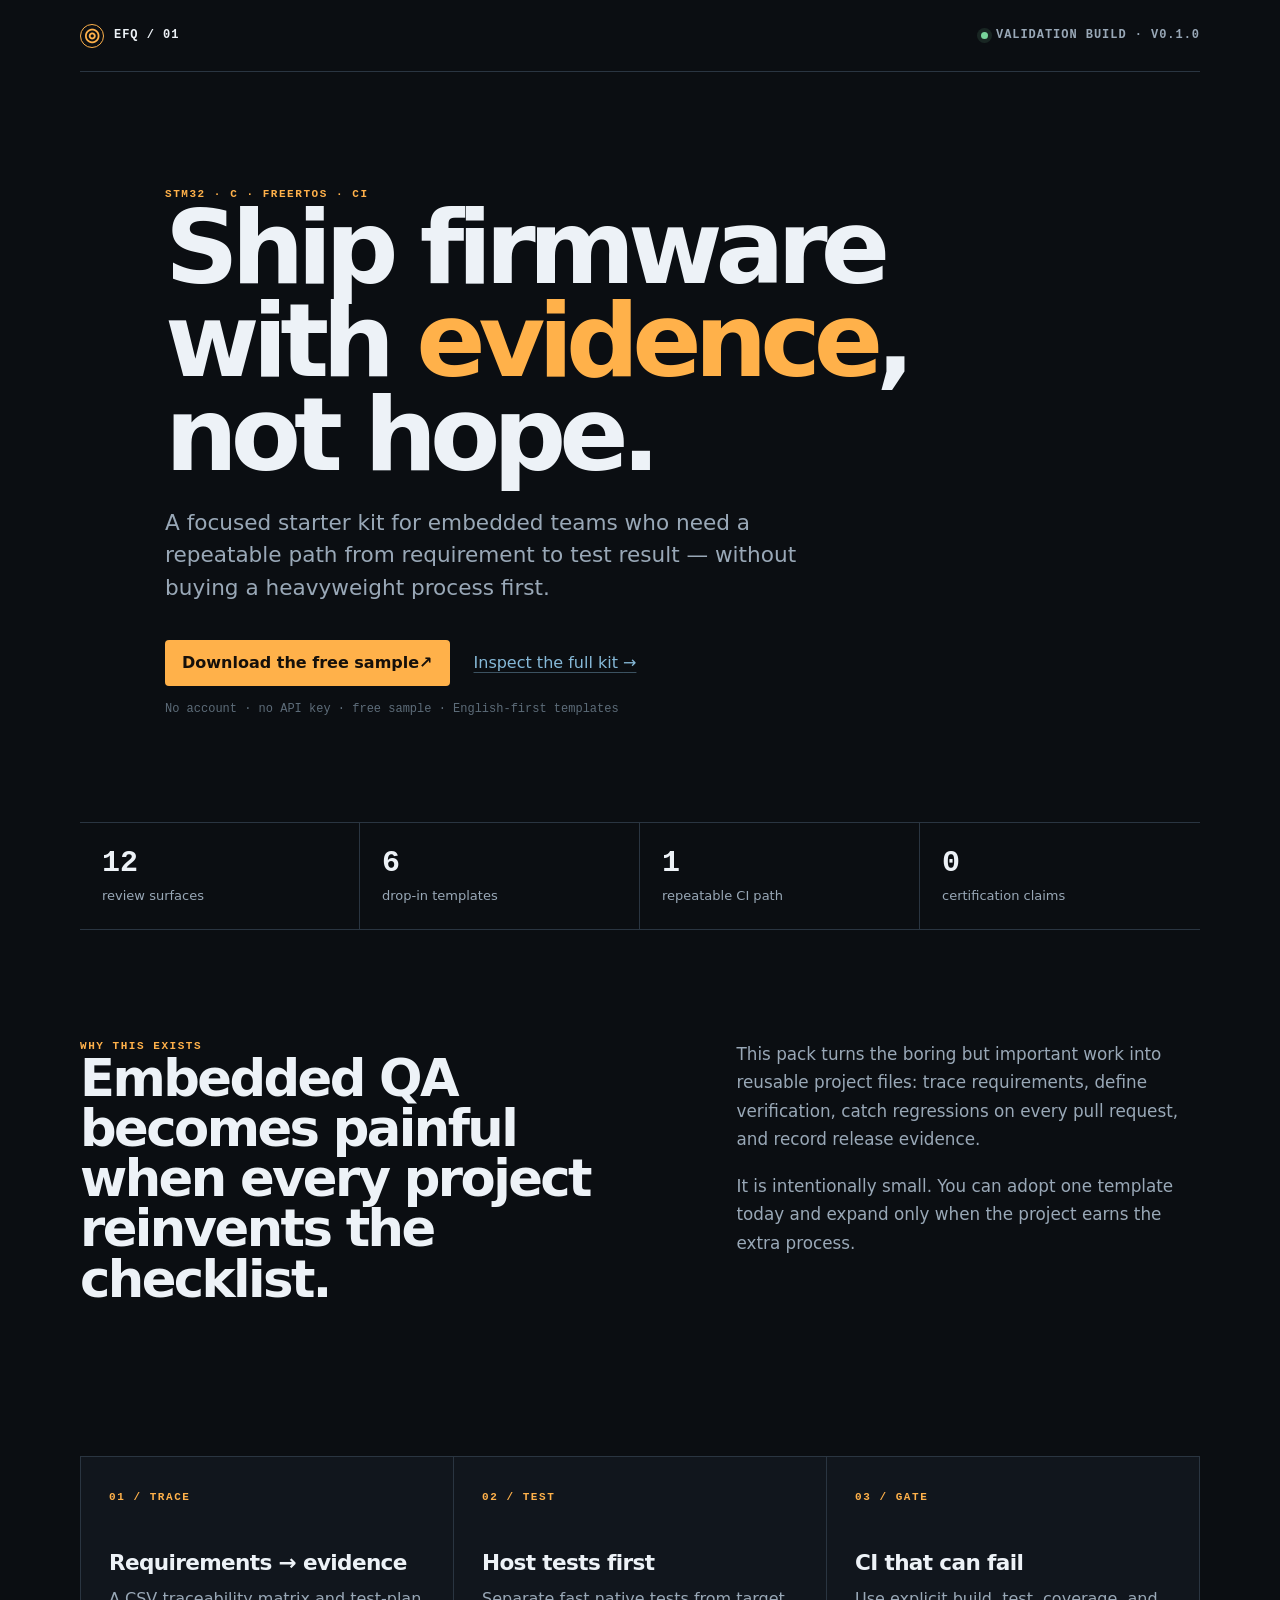
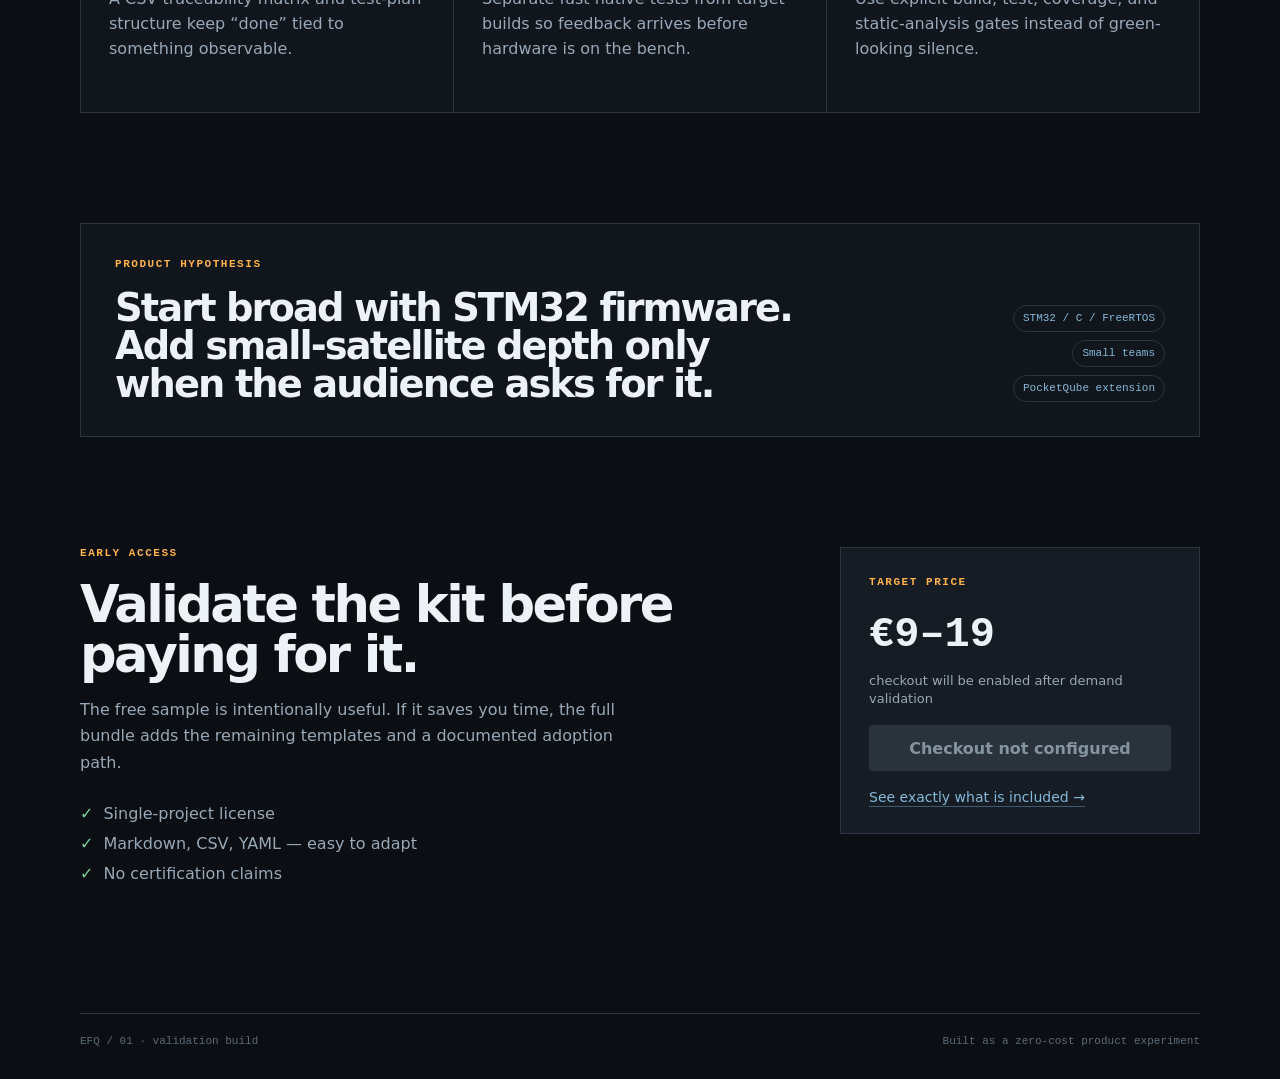
==== index.html @ 41fd1874 "feat: create embedded firmware QA product validation kit" ====
<!doctype html>
<html lang="en">
<head>
  <meta charset="utf-8">
  <meta name="viewport" content="width=device-width, initial-scale=1">
  <meta name="description" content="A practical STM32 embedded firmware QA starter kit: tests, traceability, CI, and fault-handling templates.">
  <meta name="theme-color" content="#0b0e12">
  <title>STM32 Embedded Firmware QA Starter Kit</title>
  <link rel="stylesheet" href="styles.css">
</head>
<body>
  <header class="topbar">
    <a class="brand" href="./" aria-label="Embedded Firmware QA home">
      <span class="brand-mark" aria-hidden="true">◎</span>
      <span>EFQ / 01</span>
    </a>
    <span class="status"><i></i> validation build · v0.1.0</span>
  </header>

  <main>
    <section class="hero shell">
      <div class="eyebrow">STM32 · C · FREERTOS · CI</div>
      <h1>Ship firmware with <em>evidence</em>, not hope.</h1>
      <p class="lede">A focused starter kit for embedded teams who need a repeatable path from requirement to test result — without buying a heavyweight process first.</p>
      <div class="hero-actions">
        <a class="button button-primary" href="sample-checklist.md">Download the free sample <span>↗</span></a>
        <a class="text-link" href="kit-preview.html">Inspect the full kit <span>→</span></a>
      </div>
      <p class="microcopy">No account · no API key · free sample · English-first templates</p>
    </section>

    <section class="signal-bar shell" aria-label="Kit summary">
      <div><strong>12</strong><span>review surfaces</span></div>
      <div><strong>6</strong><span>drop-in templates</span></div>
      <div><strong>1</strong><span>repeatable CI path</span></div>
      <div><strong>0</strong><span>certification claims</span></div>
    </section>

    <section class="split shell">
      <div>
        <div class="section-kicker">WHY THIS EXISTS</div>
        <h2>Embedded QA becomes painful when every project reinvents the checklist.</h2>
      </div>
      <div class="prose">
        <p>This pack turns the boring but important work into reusable project files: trace requirements, define verification, catch regressions on every pull request, and record release evidence.</p>
        <p>It is intentionally small. You can adopt one template today and expand only when the project earns the extra process.</p>
      </div>
    </section>

    <section class="cards shell" aria-label="What's inside">
      <article class="card">
        <span class="card-index">01 / TRACE</span>
        <h3>Requirements → evidence</h3>
        <p>A CSV traceability matrix and test-plan structure keep “done” tied to something observable.</p>
      </article>
      <article class="card">
        <span class="card-index">02 / TEST</span>
        <h3>Host tests first</h3>
        <p>Separate fast native tests from target builds so feedback arrives before hardware is on the bench.</p>
      </article>
      <article class="card">
        <span class="card-index">03 / GATE</span>
        <h3>CI that can fail</h3>
        <p>Use explicit build, test, coverage, and static-analysis gates instead of green-looking silence.</p>
      </article>
    </section>

    <section class="callout shell">
      <div>
        <div class="section-kicker">PRODUCT HYPOTHESIS</div>
        <h2>Start broad with STM32 firmware. Add small-satellite depth only when the audience asks for it.</h2>
      </div>
      <div class="callout-meta">
        <span class="pill">STM32 / C / FreeRTOS</span>
        <span class="pill">Small teams</span>
        <span class="pill">PocketQube extension</span>
      </div>
    </section>

    <section class="offer shell">
      <div class="offer-copy">
        <div class="section-kicker">EARLY ACCESS</div>
        <h2>Validate the kit before paying for it.</h2>
        <p>The free sample is intentionally useful. If it saves you time, the full bundle adds the remaining templates and a documented adoption path.</p>
        <ul class="ticks">
          <li>Single-project license</li>
          <li>Markdown, CSV, YAML — easy to adapt</li>
          <li>No certification claims</li>
        </ul>
      </div>
      <div class="offer-panel" id="checkout">
        <span class="price-label">TARGET PRICE</span>
        <strong class="price">€9–19</strong>
        <span class="price-note">checkout will be enabled after demand validation</span>
        <a class="button button-disabled" data-checkout-url="" href="#checkout" aria-disabled="true">Checkout not configured</a>
        <a class="text-link" href="kit-preview.html">See exactly what is included →</a>
      </div>
    </section>
  </main>

  <footer class="footer shell">
    <span>EFQ / 01 · validation build</span>
    <span>Built as a zero-cost product experiment</span>
  </footer>
  <script src="site.js" defer></script>
</body>
</html>
---- styles.css ----
:root {
  --bg: #0b0e12;
  --panel: #11161d;
  --panel-2: #151c24;
  --line: #2a3541;
  --text: #edf2f7;
  --muted: #99a8b7;
  --faint: #5d6c79;
  --orange: #ffb14a;
  --blue: #86b9d8;
  --green: #78d49b;
  --max: 1120px;
}

* { box-sizing: border-box; }
html { background: var(--bg); color: var(--text); font-family: Inter, ui-sans-serif, system-ui, -apple-system, BlinkMacSystemFont, "Segoe UI", sans-serif; }
body { margin: 0; min-width: 320px; background: var(--bg); }
a { color: inherit; }
.shell { width: min(calc(100% - 40px), var(--max)); margin-inline: auto; }
.topbar { width: min(calc(100% - 40px), var(--max)); margin: 0 auto; min-height: 72px; display: flex; align-items: center; justify-content: space-between; border-bottom: 1px solid var(--line); color: var(--muted); font: 600 12px/1.2 ui-monospace, SFMono-Regular, Menlo, monospace; letter-spacing: .08em; text-transform: uppercase; }
.brand { display: inline-flex; align-items: center; gap: 10px; text-decoration: none; color: var(--text); }
.brand-mark { display: grid; place-items: center; width: 24px; height: 24px; border: 1px solid var(--orange); border-radius: 50%; color: var(--orange); font-size: 18px; line-height: 1; }
.status { display: inline-flex; align-items: center; gap: 8px; }
.status i { display: inline-block; width: 7px; height: 7px; border-radius: 50%; background: var(--green); box-shadow: 0 0 0 4px rgba(120, 212, 155, .12); }
.hero { padding: 116px 0 92px; max-width: 950px; }
.eyebrow, .section-kicker, .card-index, .price-label { color: var(--orange); font: 700 11px/1.2 ui-monospace, SFMono-Regular, Menlo, monospace; letter-spacing: .14em; text-transform: uppercase; }
h1, h2, h3, p { margin-top: 0; }
h1 { max-width: 850px; margin-bottom: 26px; font-size: clamp(3.4rem, 8vw, 7.4rem); line-height: .91; letter-spacing: -.07em; font-weight: 720; }
h1 em { color: var(--orange); font-style: normal; }
.lede { max-width: 650px; color: var(--muted); font-size: clamp(1.1rem, 2vw, 1.35rem); line-height: 1.5; }
.hero-actions { display: flex; align-items: center; flex-wrap: wrap; gap: 24px; margin-top: 36px; }
.button { display: inline-flex; align-items: center; justify-content: center; min-height: 46px; padding: 0 17px; border-radius: 4px; text-decoration: none; font-weight: 750; transition: transform 150ms ease, background-color 150ms ease, color 150ms ease; }
.button:active { transform: scale(.96); }
.button-primary { background: var(--orange); color: #16100a; }
.button-primary:hover { background: #ffc36b; }
.button-disabled { background: #2a333c; color: #8493a0; cursor: not-allowed; }
.text-link { color: var(--blue); text-underline-offset: 4px; text-decoration-color: rgba(134, 185, 216, .4); }
.text-link:hover { color: var(--text); }
.microcopy { margin-top: 15px; color: var(--faint); font: 12px/1.4 ui-monospace, SFMono-Regular, Menlo, monospace; }
.signal-bar { display: grid; grid-template-columns: repeat(4, 1fr); border-block: 1px solid var(--line); }
.signal-bar div { min-height: 105px; padding: 25px 22px; border-right: 1px solid var(--line); }
.signal-bar div:last-child { border-right: 0; }
.signal-bar strong { display: block; margin-bottom: 7px; color: var(--text); font: 700 30px/1 ui-monospace, SFMono-Regular, Menlo, monospace; }
.signal-bar span { color: var(--muted); font-size: 13px; }
.split { display: grid; grid-template-columns: 1.1fr .9fr; gap: 90px; padding: 110px 0; }
h2 { font-size: clamp(2rem, 4vw, 3.6rem); line-height: .98; letter-spacing: -.05em; font-weight: 680; }
.prose { max-width: 500px; color: var(--muted); line-height: 1.7; font-size: 1.05rem; }
.prose p + p { margin-top: 18px; }
.cards { display: grid; grid-template-columns: repeat(3, 1fr); gap: 1px; background: var(--line); border: 1px solid var(--line); }
.card { min-height: 255px; padding: 28px; background: var(--panel); }
.card h3 { margin: 46px 0 12px; font-size: 1.35rem; letter-spacing: -.03em; }
.card p { color: var(--muted); line-height: 1.55; }
.callout { display: flex; align-items: end; justify-content: space-between; gap: 40px; margin-top: 110px; padding: 34px; border: 1px solid var(--line); background: var(--panel); }
.callout h2 { max-width: 680px; margin: 18px 0 0; font-size: clamp(1.8rem, 3vw, 2.65rem); }
.callout-meta { display: flex; flex-direction: column; align-items: flex-end; gap: 8px; white-space: nowrap; }
.pill { padding: 7px 9px; border: 1px solid var(--line); border-radius: 999px; color: var(--blue); font: 11px/1 ui-monospace, SFMono-Regular, Menlo, monospace; }
.offer { display: grid; grid-template-columns: 1fr 360px; gap: 70px; padding: 110px 0 130px; }
.offer-copy h2 { max-width: 620px; margin: 18px 0; }
.offer-copy p { max-width: 550px; color: var(--muted); line-height: 1.65; }
.ticks { display: grid; gap: 11px; padding: 0; margin: 28px 0 0; list-style: none; color: var(--muted); }
.ticks li::before { content: "✓"; margin-right: 10px; color: var(--green); font-weight: 800; }
.offer-panel { align-self: start; display: grid; gap: 16px; padding: 28px; border: 1px solid var(--line); background: var(--panel-2); }
.price { display: block; margin-top: 8px; color: var(--text); font: 700 42px/1 ui-monospace, SFMono-Regular, Menlo, monospace; }
.price-note { color: var(--muted); font-size: 13px; line-height: 1.45; }
.offer-panel .text-link { margin-top: 2px; font-size: 14px; }
.footer { display: flex; justify-content: space-between; gap: 20px; padding: 20px 0 30px; border-top: 1px solid var(--line); color: var(--faint); font: 11px/1.4 ui-monospace, SFMono-Regular, Menlo, monospace; }
@media (max-width: 760px) {
  .shell, .topbar { width: min(calc(100% - 28px), var(--max)); }
  .hero { padding: 78px 0 70px; }
  .status { display: none; }
  .signal-bar { grid-template-columns: repeat(2, 1fr); }
  .signal-bar div:nth-child(2) { border-right: 0; }
  .signal-bar div:nth-child(-n+2) { border-bottom: 1px solid var(--line); }
  .split, .offer { grid-template-columns: 1fr; gap: 30px; padding: 78px 0; }
  .cards { grid-template-columns: 1fr; }
  .callout { align-items: flex-start; flex-direction: column; margin-top: 78px; }
  .callout-meta { align-items: flex-start; }
  .footer { flex-direction: column; }
}
@media (prefers-reduced-motion: reduce) { *, *::before, *::after { scroll-behavior: auto !important; transition-duration: .01ms !important; } }
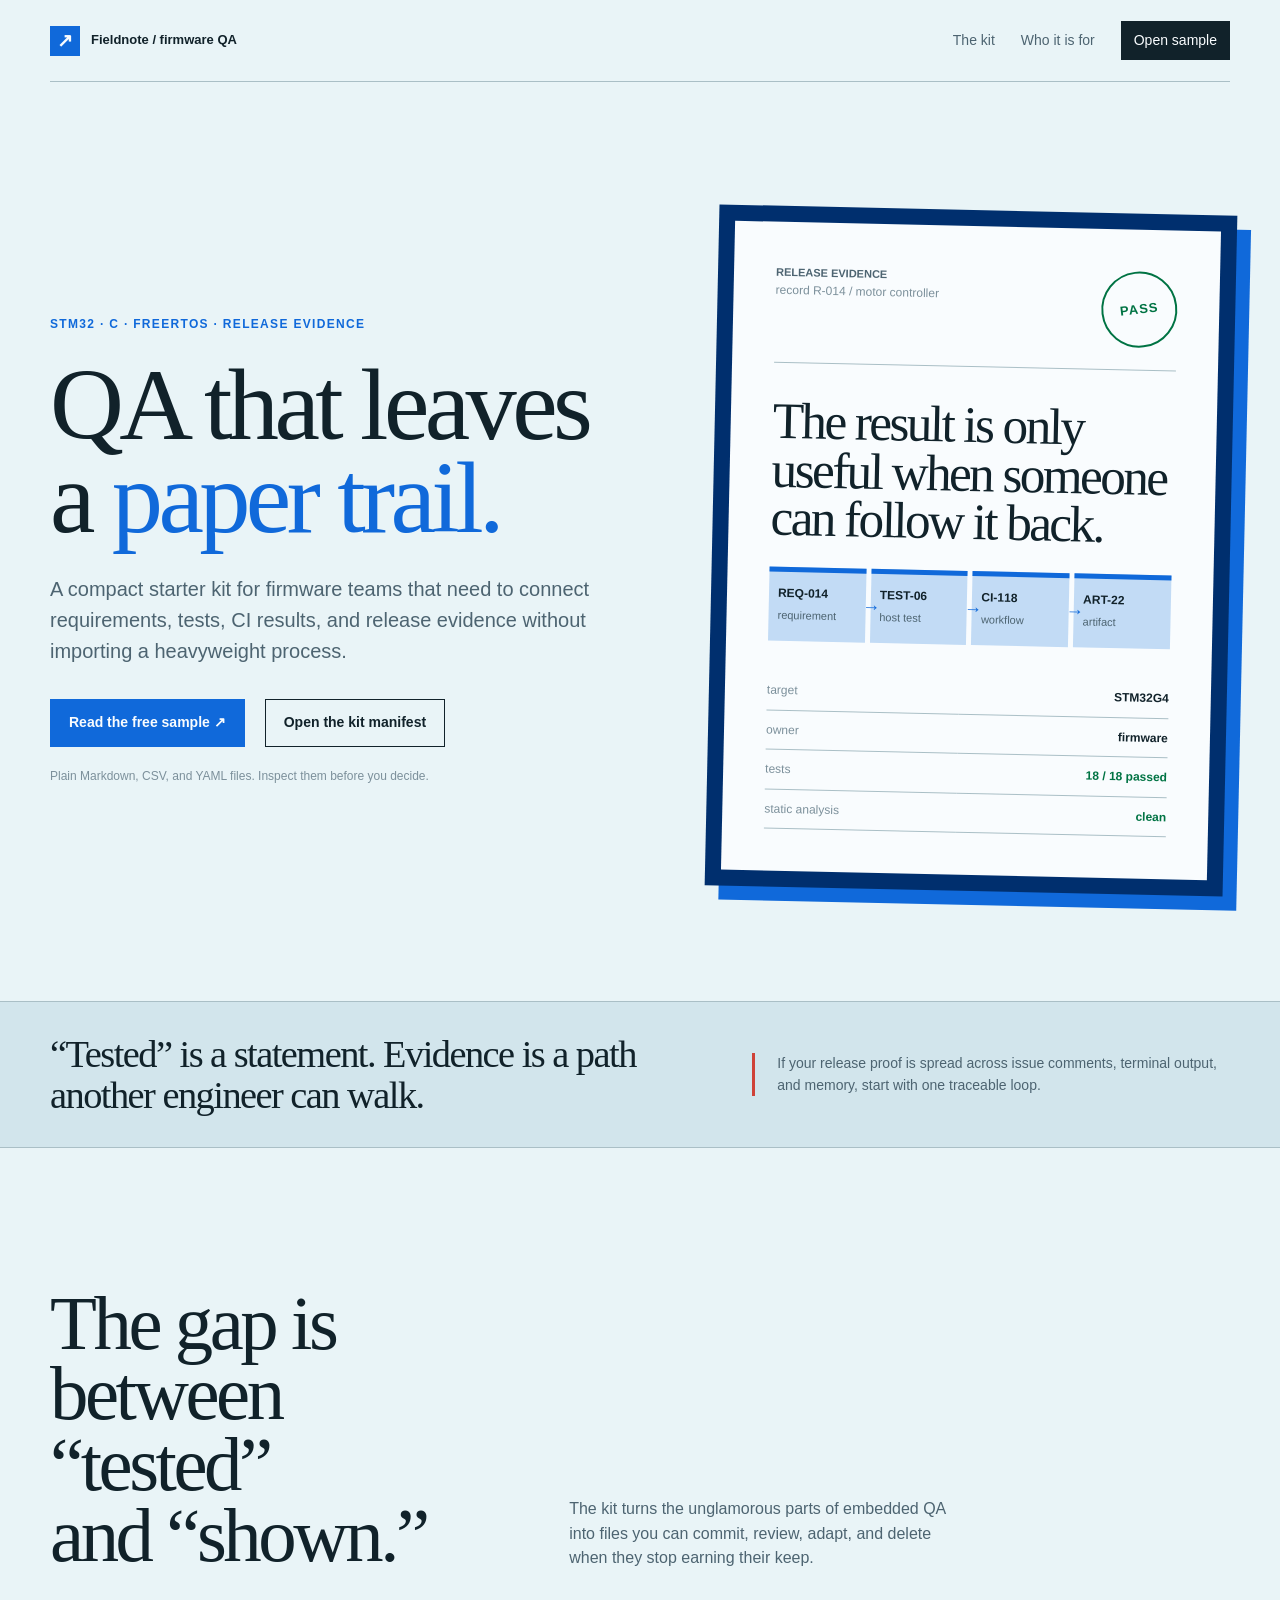
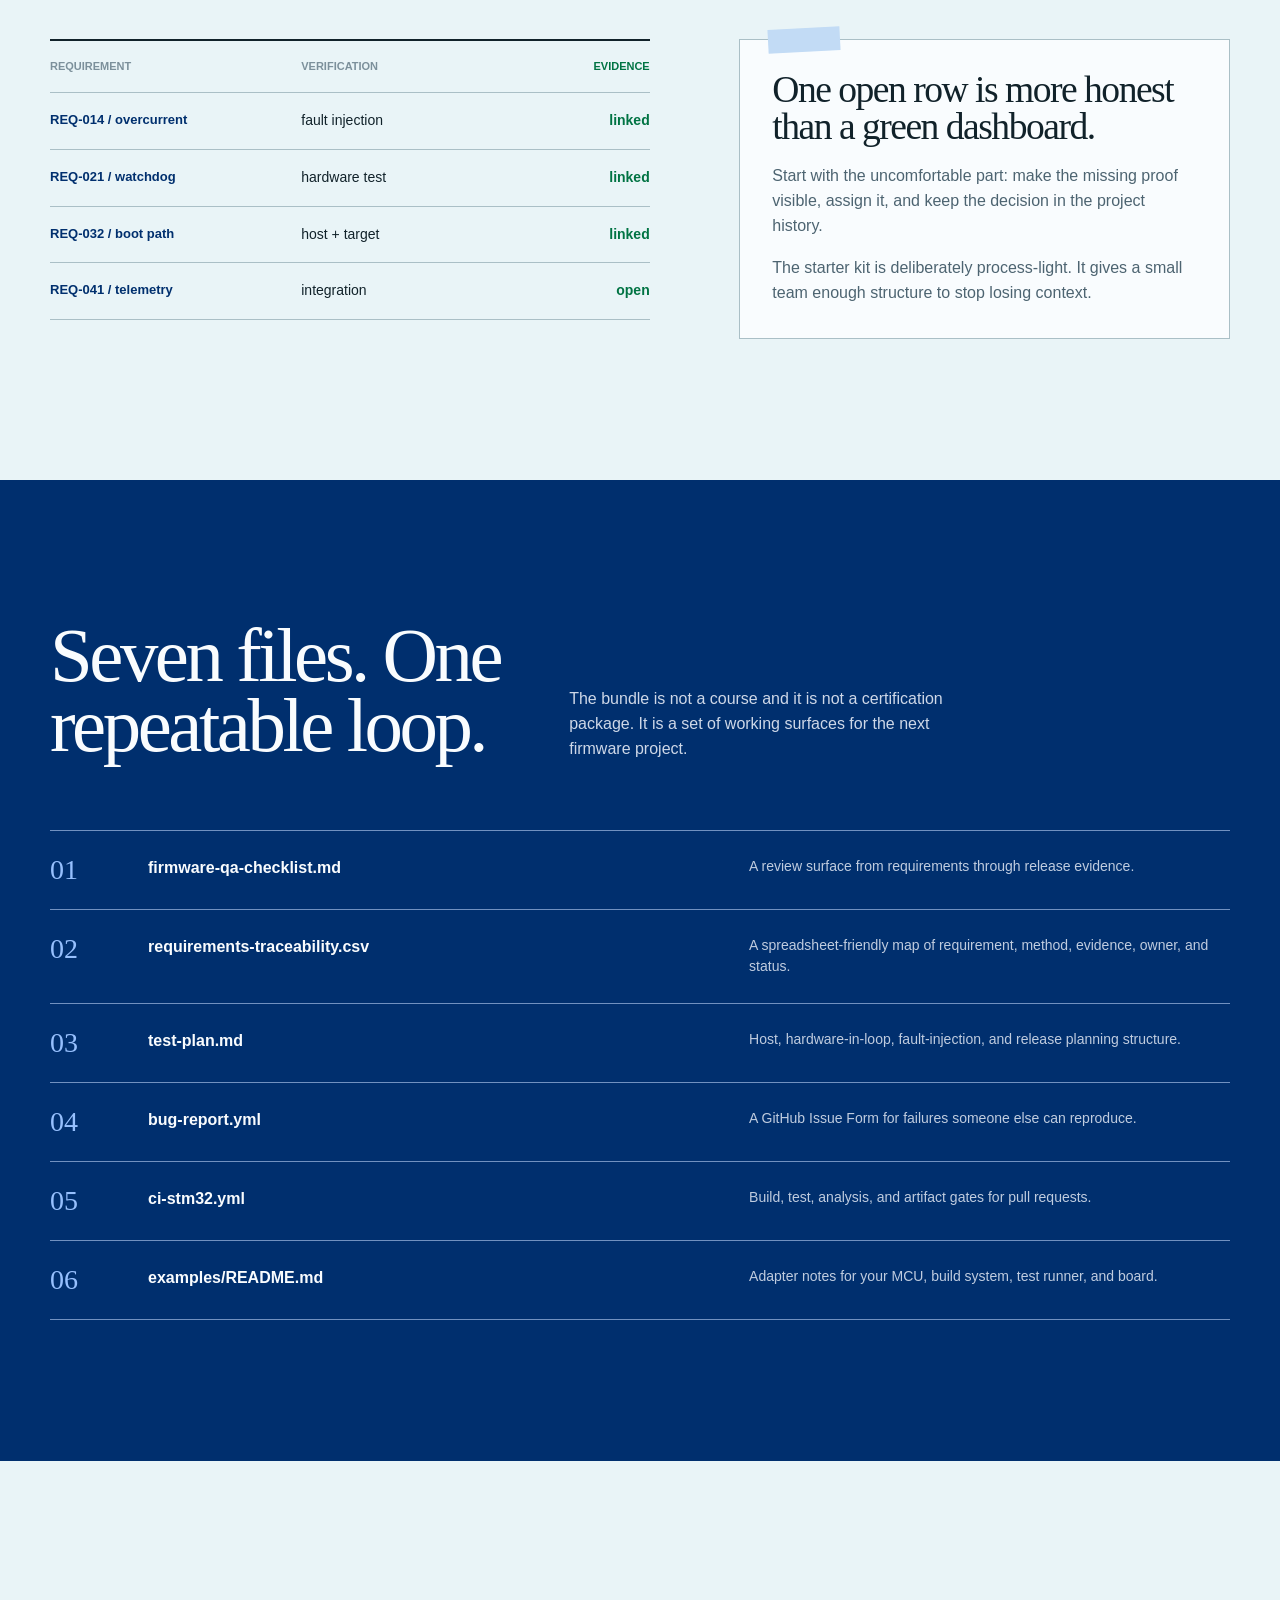
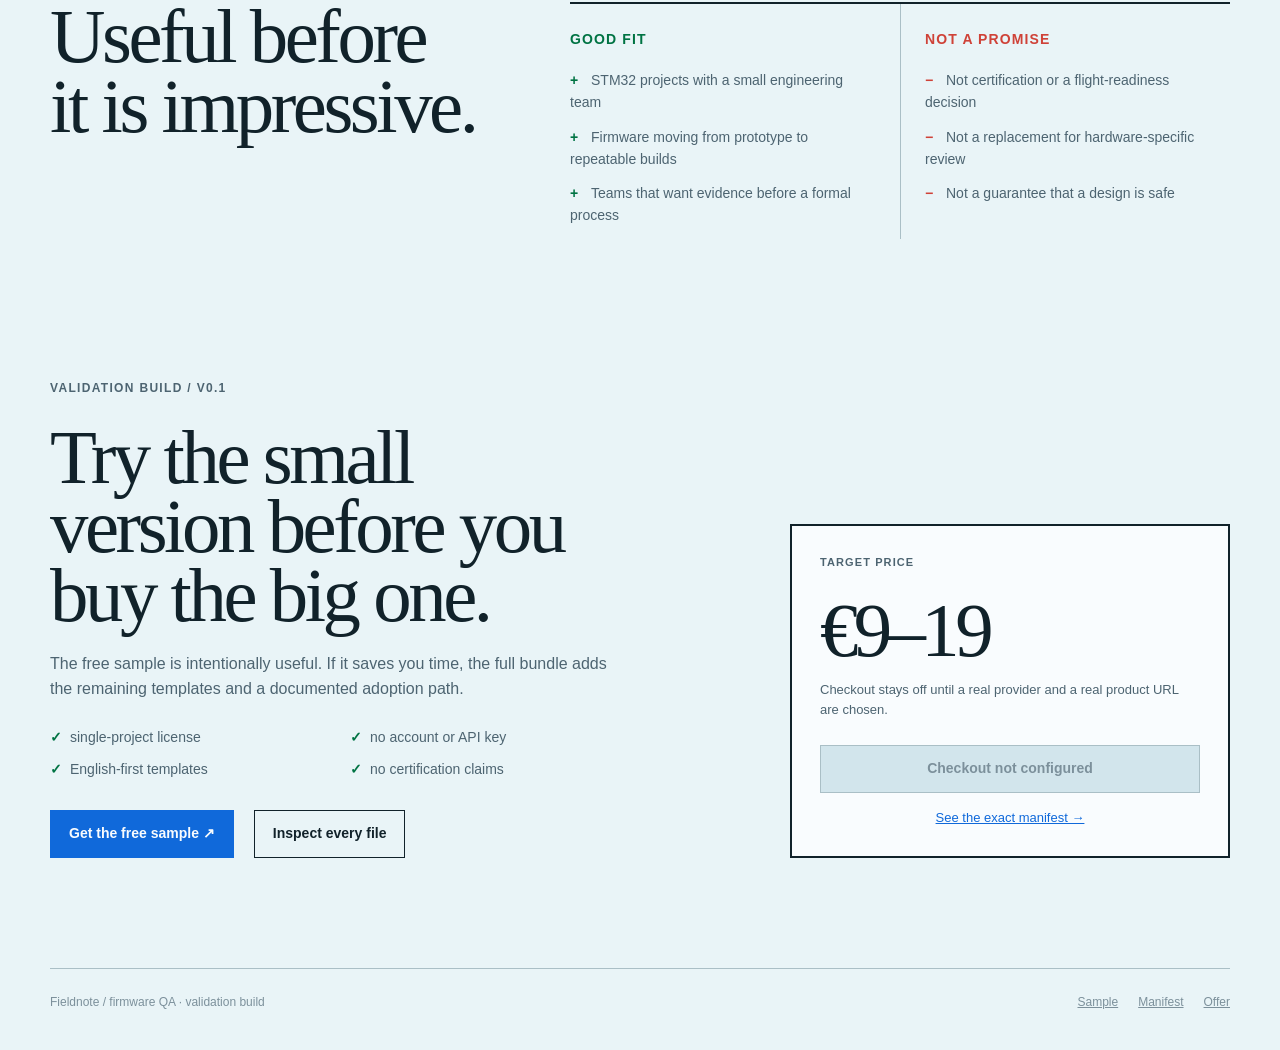
==== commit 7bbae6a0: "redesign: replace generic EFQ landing with Fieldnote report system" ====
--- a/index.html
+++ b/index.html
@@ -3,105 +3,366 @@
 <head>
   <meta charset="utf-8">
   <meta name="viewport" content="width=device-width, initial-scale=1">
-  <meta name="description" content="A practical STM32 embedded firmware QA starter kit: tests, traceability, CI, and fault-handling templates.">
-  <meta name="theme-color" content="#0b0e12">
+  <meta name="description" content="A practical STM32 embedded firmware QA starter kit: traceability, tests, CI, and release evidence templates.">
+  <meta name="theme-color" content="#eef2f4">
   <title>STM32 Embedded Firmware QA Starter Kit</title>
-  <link rel="stylesheet" href="styles.css">
+  <style>
+:root {
+  --paper: oklch(96% 0.012 220);
+  --paper-deep: oklch(91% 0.022 220);
+  --white: oklch(99% 0.004 220);
+  --ink: oklch(24% 0.028 232);
+  --muted: oklch(49% 0.035 232);
+  --quiet: oklch(64% 0.028 232);
+  --line: oklch(79% 0.025 220);
+  --blue: oklch(54% 0.19 258);
+  --blue-deep: oklch(32% 0.12 258);
+  --blue-pale: oklch(88% 0.045 250);
+  --red: oklch(58% 0.18 28);
+  --green: oklch(48% 0.13 160);
+  --max: 1180px;
+  --display: Georgia, "Times New Roman", serif;
+  --text: Arial, Helvetica, sans-serif;
+  --ease-out: cubic-bezier(0.23, 1, 0.32, 1);
+}
+
+* { box-sizing: border-box; }
+html { scroll-behavior: smooth; color-scheme: light; background: var(--paper); }
+body {
+  margin: 0;
+  min-width: 320px;
+  color: var(--ink);
+  background: var(--paper);
+  font-family: var(--text);
+  font-size: 16px;
+  line-height: 1.55;
+}
+a { color: inherit; }
+img, svg { display: block; max-width: 100%; }
+button, a { -webkit-tap-highlight-color: transparent; }
+:focus-visible { outline: 3px solid var(--blue); outline-offset: 4px; }
+
+.shell { width: min(calc(100% - 48px), var(--max)); margin-inline: auto; }
+.site-header {
+  display: flex;
+  align-items: center;
+  justify-content: space-between;
+  min-height: 82px;
+  border-bottom: 1px solid var(--line);
+}
+.wordmark { display: inline-flex; align-items: center; gap: 11px; text-decoration: none; font-size: 13px; font-weight: 800; }
+.wordmark-mark { display: grid; place-items: center; width: 30px; height: 30px; color: var(--white); background: var(--blue); font-family: var(--display); font-size: 19px; line-height: 1; }
+.header-nav { display: flex; align-items: center; gap: 26px; font-size: 14px; }
+.header-nav a { text-decoration: none; color: var(--muted); }
+.header-nav a:hover { color: var(--blue); }
+.header-nav .nav-cta { padding: 9px 13px; color: var(--white); background: var(--ink); }
+
+.hero { display: grid; grid-template-columns: minmax(0, 1.05fr) minmax(360px, .95fr); gap: clamp(42px, 7vw, 100px); align-items: center; padding: clamp(72px, 10vw, 138px) 0 110px; }
+.hero-copy { max-width: 650px; }
+.kicker { margin-bottom: 24px; color: var(--blue); font-size: 12px; font-weight: 800; letter-spacing: .11em; text-transform: uppercase; }
+h1, h2, h3, p { margin-top: 0; }
+h1, h2 { font-family: var(--display); font-weight: 400; letter-spacing: -.045em; text-wrap: balance; }
+h1 { max-width: 680px; margin-bottom: 30px; font-size: clamp(3.6rem, 8vw, 7.6rem); line-height: .91; }
+h1 em { color: var(--blue); font-style: normal; }
+.lede { max-width: 590px; margin-bottom: 32px; color: var(--muted); font-size: clamp(1.08rem, 1.8vw, 1.25rem); line-height: 1.55; text-wrap: pretty; }
+.actions { display: flex; align-items: center; flex-wrap: wrap; gap: 20px; }
+.button { display: inline-flex; align-items: center; justify-content: center; min-height: 48px; padding: 0 18px; border: 1px solid transparent; text-decoration: none; font-size: 14px; font-weight: 800; transition: transform 160ms var(--ease-out), background-color 160ms ease, color 160ms ease, border-color 160ms ease; }
+.button:active { transform: scale(.97); }
+.button-primary { color: var(--white); background: var(--blue); }
+.button-primary:hover { background: var(--blue-deep); }
+.button-secondary { border-color: var(--ink); color: var(--ink); background: transparent; }
+.button-secondary:hover { color: var(--white); background: var(--ink); }
+.button-disabled { color: var(--quiet); border-color: var(--line); background: var(--paper-deep); cursor: not-allowed; }
+.hero-caption { margin: 20px 0 0; color: var(--quiet); font-size: 12px; }
+
+.evidence-card { position: relative; padding: 16px; background: var(--blue-deep); box-shadow: 14px 14px 0 var(--blue); transform: rotate(1.25deg); }
+.evidence-sheet { min-height: 450px; padding: clamp(24px, 4vw, 42px); background: var(--white); }
+.sheet-top { display: flex; align-items: flex-start; justify-content: space-between; gap: 20px; padding-bottom: 22px; border-bottom: 1px solid var(--line); }
+.sheet-label { color: var(--muted); font-size: 11px; font-weight: 800; text-transform: uppercase; }
+.sheet-id { color: var(--quiet); font-size: 12px; }
+.pass-stamp { display: inline-grid; place-items: center; width: 76px; height: 76px; border: 2px solid var(--green); border-radius: 50%; color: var(--green); font-size: 13px; font-weight: 900; letter-spacing: .08em; transform: rotate(-8deg); }
+.sheet-title { margin: 34px 0 24px; font-family: var(--display); font-size: clamp(2rem, 4vw, 3.25rem); font-weight: 400; letter-spacing: -.05em; line-height: .95; }
+.evidence-rail { display: grid; grid-template-columns: repeat(4, 1fr); gap: 5px; margin: 22px 0 30px; }
+.rail-step { position: relative; min-height: 74px; padding: 12px 9px; border-top: 5px solid var(--blue); background: var(--blue-pale); }
+.rail-step::after { content: "→"; position: absolute; top: 20px; right: -15px; z-index: 1; color: var(--blue); font-size: 18px; font-weight: 700; }
+.rail-step:last-child::after { display: none; }
+.rail-step strong, .rail-step span { display: block; }
+.rail-step strong { margin-bottom: 6px; font-size: 12px; }
+.rail-step span { color: var(--muted); font-size: 11px; line-height: 1.2; }
+.sheet-table { width: 100%; border-collapse: collapse; font-size: 12px; }
+.sheet-table th, .sheet-table td { padding: 10px 0; border-bottom: 1px solid var(--line); text-align: left; }
+.sheet-table th { color: var(--quiet); font-weight: 400; }
+.sheet-table td { font-weight: 700; }
+.sheet-table td:last-child { text-align: right; }
+.ok { color: var(--green); }
+
+.intro-band { border-block: 1px solid var(--line); background: var(--paper-deep); }
+.intro-band-inner { display: grid; grid-template-columns: 1.15fr .85fr; gap: 56px; align-items: center; padding: 32px 0; }
+.intro-band p { margin: 0; font-family: var(--display); font-size: clamp(1.45rem, 3vw, 2.45rem); line-height: 1.05; letter-spacing: -.04em; }
+.intro-band aside { padding-left: 22px; border-left: 3px solid var(--red); color: var(--muted); font-size: 14px; }
+
+.section { padding: clamp(84px, 11vw, 150px) 0; }
+.section-heading { display: grid; grid-template-columns: .82fr 1.18fr; gap: 60px; align-items: end; margin-bottom: 68px; }
+.section-heading h2 { max-width: 720px; margin: 0; font-size: clamp(2.7rem, 6vw, 5.5rem); line-height: .92; }
+.section-heading p { max-width: 390px; margin: 0; color: var(--muted); }
+.trace-layout { display: grid; grid-template-columns: 1.1fr .9fr; gap: clamp(36px, 7vw, 100px); align-items: start; }
+.trace-table { border-top: 2px solid var(--ink); }
+.trace-row { display: grid; grid-template-columns: 1.2fr .8fr .9fr; gap: 18px; padding: 17px 0; border-bottom: 1px solid var(--line); font-size: 14px; }
+.trace-row.header { color: var(--quiet); font-size: 11px; font-weight: 800; text-transform: uppercase; }
+.trace-row code { color: var(--blue-deep); font-family: var(--text); font-size: 13px; font-weight: 800; }
+.trace-row span:last-child { color: var(--green); font-weight: 800; text-align: right; }
+.margin-note { position: relative; padding: 32px; border: 1px solid var(--line); background: var(--white); }
+.margin-note::before { content: ""; position: absolute; top: -12px; left: 28px; width: 72px; height: 24px; background: var(--blue-pale); transform: rotate(-3deg); }
+.margin-note h3 { margin-bottom: 18px; font-family: var(--display); font-size: 2.35rem; font-weight: 400; line-height: .98; letter-spacing: -.04em; }
+.margin-note p { margin-bottom: 18px; color: var(--muted); }
+.margin-note p:last-child { margin-bottom: 0; }
+
+.blue-field { color: var(--white); background: var(--blue-deep); }
+.blue-field .section-heading p { color: oklch(88% .025 258); }
+.blue-field .section-heading h2 { color: var(--white); }
+.file-list { border-top: 1px solid oklch(65% .08 258); }
+.file-item { display: grid; grid-template-columns: 74px 1.2fr 1fr; gap: 24px; align-items: start; padding: 25px 0; border-bottom: 1px solid oklch(65% .08 258); }
+.file-number { color: oklch(80% .1 258); font-family: var(--display); font-size: 1.75rem; line-height: 1; }
+.file-name { font-size: 1rem; font-weight: 800; }
+.file-purpose { color: oklch(84% .03 258); font-size: 14px; }
+
+.fit-section { display: grid; grid-template-columns: .8fr 1.2fr; gap: 80px; align-items: start; }
+.fit-section h2 { margin: 0; font-size: clamp(2.7rem, 6vw, 5rem); line-height: .92; }
+.fit-columns { display: grid; grid-template-columns: 1fr 1fr; gap: 0; border-top: 2px solid var(--ink); }
+.fit-column { padding: 25px 24px 12px 0; }
+.fit-column + .fit-column { padding-left: 24px; border-left: 1px solid var(--line); }
+.fit-column h3 { margin-bottom: 20px; font-size: 14px; text-transform: uppercase; letter-spacing: .08em; }
+.fit-column:first-child h3 { color: var(--green); }
+.fit-column:last-child h3 { color: var(--red); }
+.fit-column ul { display: grid; gap: 13px; padding: 0; margin: 0; list-style: none; color: var(--muted); font-size: 14px; }
+.fit-column li::before { display: inline-block; width: 21px; font-weight: 900; }
+.fit-column:first-child li::before { content: "+"; color: var(--green); }
+.fit-column:last-child li::before { content: "−"; color: var(--red); }
+
+.offer-section { display: grid; grid-template-columns: 1.2fr .8fr; gap: 80px; align-items: end; padding-bottom: 110px; }
+.offer-section h2 { max-width: 700px; margin-bottom: 22px; font-size: clamp(2.8rem, 6vw, 5.8rem); line-height: .9; }
+.offer-section p { max-width: 570px; margin-bottom: 25px; color: var(--muted); }
+.offer-list { display: grid; grid-template-columns: repeat(2, minmax(0, 1fr)); gap: 10px 30px; max-width: 570px; padding: 0; margin: 0 0 30px; list-style: none; color: var(--muted); font-size: 14px; }
+.offer-list li::before { content: "✓"; margin-right: 8px; color: var(--green); font-weight: 800; }
+.price-sheet { padding: 28px; border: 2px solid var(--ink); background: var(--white); }
+.price-label { margin: 0 0 8px; color: var(--blue); font-size: 11px; font-weight: 800; letter-spacing: .1em; text-transform: uppercase; }
+.price { display: block; margin-bottom: 15px; font-family: var(--display); font-size: clamp(3.3rem, 6vw, 5rem); font-weight: 400; line-height: .9; letter-spacing: -.06em; }
+.price-note { margin-bottom: 22px; color: var(--muted); font-size: 13px; }
+.price-sheet .button { width: 100%; }
+.price-sheet .button + a { display: block; margin-top: 15px; color: var(--blue); font-size: 13px; text-align: center; }
+
+.site-footer { display: flex; justify-content: space-between; gap: 24px; padding: 24px 0 38px; border-top: 1px solid var(--line); color: var(--quiet); font-size: 12px; }
+.site-footer nav { display: flex; gap: 20px; }
+.site-footer a:hover { color: var(--blue); }
+
+.preview-hero { padding: 90px 0 62px; }
+.preview-hero h1 { max-width: 850px; margin-bottom: 24px; font-size: clamp(3.2rem, 7vw, 7rem); }
+.preview-hero .lede { max-width: 640px; }
+.manifest-wrap { display: grid; grid-template-columns: .72fr 1.28fr; gap: 80px; align-items: start; padding: 30px 0 120px; }
+.manifest-intro { position: sticky; top: 24px; }
+.manifest-intro h2 { margin-bottom: 18px; font-size: clamp(2.2rem, 4vw, 3.8rem); line-height: .94; }
+.manifest-intro p { color: var(--muted); }
+.manifest-index { display: grid; gap: 7px; margin-top: 28px; color: var(--quiet); font-size: 12px; }
+.manifest-index span { display: flex; justify-content: space-between; gap: 12px; padding-bottom: 7px; border-bottom: 1px solid var(--line); }
+.manifest-list { border-top: 2px solid var(--ink); }
+.manifest-row { display: grid; grid-template-columns: minmax(180px, .8fr) 1.2fr; gap: 30px; padding: 25px 0; border-bottom: 1px solid var(--line); }
+.manifest-row code { color: var(--blue-deep); font-family: var(--text); font-size: 13px; font-weight: 800; overflow-wrap: anywhere; }
+.manifest-row span { color: var(--muted); font-size: 14px; }
+.boundary { display: grid; grid-template-columns: 1fr 1fr; gap: 50px; padding: 34px; border: 1px solid var(--line); background: var(--paper-deep); }
+.boundary h2 { margin: 0; font-size: 2.25rem; line-height: .95; }
+.boundary p { margin: 0; color: var(--muted); font-size: 14px; }
+
+@media (max-width: 850px) {
+  .hero, .trace-layout, .offer-section, .manifest-wrap, .fit-section { grid-template-columns: 1fr; }
+  .hero { padding-top: 75px; }
+  .evidence-card { max-width: 650px; margin: 0 auto; }
+  .intro-band-inner, .section-heading { grid-template-columns: 1fr; gap: 22px; }
+  .section-heading { margin-bottom: 45px; }
+  .manifest-intro { position: static; }
+  .offer-section { gap: 42px; }
+}
+@media (max-width: 620px) {
+  .shell { width: min(calc(100% - 30px), var(--max)); }
+  .site-header { min-height: 70px; }
+  .header-nav a:not(.nav-cta) { display: none; }
+  h1 { font-size: clamp(3.2rem, 16vw, 5.2rem); }
+  .evidence-card { padding: 9px; box-shadow: 8px 8px 0 var(--blue); transform: none; }
+  .evidence-sheet { min-height: 0; padding: 23px 18px; }
+  .pass-stamp { width: 62px; height: 62px; font-size: 11px; }
+  .sheet-title { font-size: 2.15rem; }
+  .evidence-rail { gap: 3px; }
+  .rail-step { min-height: 64px; padding: 8px 5px; }
+  .rail-step::after { right: -11px; font-size: 13px; }
+  .rail-step strong { font-size: 10px; }
+  .rail-step span { font-size: 9px; }
+  .trace-row { grid-template-columns: 1fr 1fr; gap: 8px; }
+  .trace-row span:last-child { text-align: left; }
+  .trace-row.header span:last-child { display: none; }
+  .file-item { grid-template-columns: 45px 1fr; gap: 12px; }
+  .file-purpose { grid-column: 2; }
+  .fit-columns, .offer-list, .boundary { grid-template-columns: 1fr; }
+  .fit-column + .fit-column { padding-left: 0; border-top: 1px solid var(--line); border-left: 0; }
+  .manifest-row { grid-template-columns: 1fr; gap: 9px; }
+  .boundary { gap: 24px; }
+  .site-footer { flex-direction: column; }
+}
+@media (prefers-reduced-motion: reduce) {
+  html { scroll-behavior: auto; }
+  *, *::before, *::after { transition-duration: .01ms !important; }
+}
+
+</style>
 </head>
 <body>
-  <header class="topbar">
-    <a class="brand" href="./" aria-label="Embedded Firmware QA home">
-      <span class="brand-mark" aria-hidden="true">◎</span>
-      <span>EFQ / 01</span>
+  <header class="site-header shell">
+    <a class="wordmark" href="./" aria-label="Embedded Firmware QA home">
+      <span class="wordmark-mark" aria-hidden="true">↗</span>
+      <span>Fieldnote / firmware QA</span>
     </a>
-    <span class="status"><i></i> validation build · v0.1.0</span>
+    <nav class="header-nav" aria-label="Primary navigation">
+      <a href="#kit">The kit</a>
+      <a href="#fit">Who it is for</a>
+      <a class="nav-cta" href="sample-checklist.md">Open sample</a>
+    </nav>
   </header>
 
   <main>
     <section class="hero shell">
-      <div class="eyebrow">STM32 · C · FREERTOS · CI</div>
-      <h1>Ship firmware with <em>evidence</em>, not hope.</h1>
-      <p class="lede">A focused starter kit for embedded teams who need a repeatable path from requirement to test result — without buying a heavyweight process first.</p>
-      <div class="hero-actions">
-        <a class="button button-primary" href="sample-checklist.md">Download the free sample <span>↗</span></a>
-        <a class="text-link" href="kit-preview.html">Inspect the full kit <span>→</span></a>
-      </div>
-      <p class="microcopy">No account · no API key · free sample · English-first templates</p>
-    </section>
-
-    <section class="signal-bar shell" aria-label="Kit summary">
-      <div><strong>12</strong><span>review surfaces</span></div>
-      <div><strong>6</strong><span>drop-in templates</span></div>
-      <div><strong>1</strong><span>repeatable CI path</span></div>
-      <div><strong>0</strong><span>certification claims</span></div>
-    </section>
-
-    <section class="split shell">
+      <div class="hero-copy">
+        <p class="kicker">STM32 · C · FREERTOS · RELEASE EVIDENCE</p>
+        <h1>QA that leaves a <em>paper trail.</em></h1>
+        <p class="lede">A compact starter kit for firmware teams that need to connect requirements, tests, CI results, and release evidence without importing a heavyweight process.</p>
+        <div class="actions">
+          <a class="button button-primary" href="sample-checklist.md">Read the free sample ↗</a>
+          <a class="button button-secondary" href="kit-preview.html">Open the kit manifest</a>
+        </div>
+        <p class="hero-caption">Plain Markdown, CSV, and YAML files. Inspect them before you decide.</p>
+      </div>
+
+      <div class="evidence-card" aria-label="Example release evidence sheet">
+        <div class="evidence-sheet">
+          <div class="sheet-top">
+            <div>
+              <div class="sheet-label">Release evidence</div>
+              <div class="sheet-id">record R-014 / motor controller</div>
+            </div>
+            <span class="pass-stamp">PASS</span>
+          </div>
+          <h2 class="sheet-title">The result is only useful when someone can follow it back.</h2>
+          <div class="evidence-rail" aria-label="Evidence path">
+            <div class="rail-step"><strong>REQ-014</strong><span>requirement</span></div>
+            <div class="rail-step"><strong>TEST-06</strong><span>host test</span></div>
+            <div class="rail-step"><strong>CI-118</strong><span>workflow</span></div>
+            <div class="rail-step"><strong>ART-22</strong><span>artifact</span></div>
+          </div>
+          <table class="sheet-table">
+            <tbody>
+              <tr><th scope="row">target</th><td>STM32G4</td></tr>
+              <tr><th scope="row">owner</th><td>firmware</td></tr>
+              <tr><th scope="row">tests</th><td class="ok">18 / 18 passed</td></tr>
+              <tr><th scope="row">static analysis</th><td class="ok">clean</td></tr>
+            </tbody>
+          </table>
+        </div>
+      </div>
+    </section>
+
+    <section class="intro-band">
+      <div class="intro-band-inner shell">
+        <p>“Tested” is a statement. Evidence is a path another engineer can walk.</p>
+        <aside>If your release proof is spread across issue comments, terminal output, and memory, start with one traceable loop.</aside>
+      </div>
+    </section>
+
+    <section class="section shell" id="kit">
+      <div class="section-heading">
+        <h2>The gap is between “tested” and “shown.”</h2>
+        <p>The kit turns the unglamorous parts of embedded QA into files you can commit, review, adapt, and delete when they stop earning their keep.</p>
+      </div>
+      <div class="trace-layout">
+        <div class="trace-table" aria-label="Example requirements traceability table">
+          <div class="trace-row header"><span>requirement</span><span>verification</span><span>evidence</span></div>
+          <div class="trace-row"><code>REQ-014 / overcurrent</code><span>fault injection</span><span>linked</span></div>
+          <div class="trace-row"><code>REQ-021 / watchdog</code><span>hardware test</span><span>linked</span></div>
+          <div class="trace-row"><code>REQ-032 / boot path</code><span>host + target</span><span>linked</span></div>
+          <div class="trace-row"><code>REQ-041 / telemetry</code><span>integration</span><span>open</span></div>
+        </div>
+        <aside class="margin-note">
+          <h3>One open row is more honest than a green dashboard.</h3>
+          <p>Start with the uncomfortable part: make the missing proof visible, assign it, and keep the decision in the project history.</p>
+          <p>The starter kit is deliberately process-light. It gives a small team enough structure to stop losing context.</p>
+        </aside>
+      </div>
+    </section>
+
+    <section class="section blue-field" aria-labelledby="contents-title">
+      <div class="shell">
+        <div class="section-heading">
+          <h2 id="contents-title">Seven files. One repeatable loop.</h2>
+          <p>The bundle is not a course and it is not a certification package. It is a set of working surfaces for the next firmware project.</p>
+        </div>
+        <div class="file-list">
+          <div class="file-item"><span class="file-number">01</span><strong class="file-name">firmware-qa-checklist.md</strong><span class="file-purpose">A review surface from requirements through release evidence.</span></div>
+          <div class="file-item"><span class="file-number">02</span><strong class="file-name">requirements-traceability.csv</strong><span class="file-purpose">A spreadsheet-friendly map of requirement, method, evidence, owner, and status.</span></div>
+          <div class="file-item"><span class="file-number">03</span><strong class="file-name">test-plan.md</strong><span class="file-purpose">Host, hardware-in-loop, fault-injection, and release planning structure.</span></div>
+          <div class="file-item"><span class="file-number">04</span><strong class="file-name">bug-report.yml</strong><span class="file-purpose">A GitHub Issue Form for failures someone else can reproduce.</span></div>
+          <div class="file-item"><span class="file-number">05</span><strong class="file-name">ci-stm32.yml</strong><span class="file-purpose">Build, test, analysis, and artifact gates for pull requests.</span></div>
+          <div class="file-item"><span class="file-number">06</span><strong class="file-name">examples/README.md</strong><span class="file-purpose">Adapter notes for your MCU, build system, test runner, and board.</span></div>
+        </div>
+      </div>
+    </section>
+
+    <section class="section shell" id="fit">
+      <div class="fit-section">
+        <h2>Useful before it is impressive.</h2>
+        <div class="fit-columns">
+          <div class="fit-column">
+            <h3>Good fit</h3>
+            <ul>
+              <li>STM32 projects with a small engineering team</li>
+              <li>Firmware moving from prototype to repeatable builds</li>
+              <li>Teams that want evidence before a formal process</li>
+            </ul>
+          </div>
+          <div class="fit-column">
+            <h3>Not a promise</h3>
+            <ul>
+              <li>Not certification or a flight-readiness decision</li>
+              <li>Not a replacement for hardware-specific review</li>
+              <li>Not a guarantee that a design is safe</li>
+            </ul>
+          </div>
+        </div>
+      </div>
+    </section>
+
+    <section class="offer-section shell" id="offer">
       <div>
-        <div class="section-kicker">WHY THIS EXISTS</div>
-        <h2>Embedded QA becomes painful when every project reinvents the checklist.</h2>
-      </div>
-      <div class="prose">
-        <p>This pack turns the boring but important work into reusable project files: trace requirements, define verification, catch regressions on every pull request, and record release evidence.</p>
-        <p>It is intentionally small. You can adopt one template today and expand only when the project earns the extra process.</p>
-      </div>
-    </section>
-
-    <section class="cards shell" aria-label="What's inside">
-      <article class="card">
-        <span class="card-index">01 / TRACE</span>
-        <h3>Requirements → evidence</h3>
-        <p>A CSV traceability matrix and test-plan structure keep “done” tied to something observable.</p>
-      </article>
-      <article class="card">
-        <span class="card-index">02 / TEST</span>
-        <h3>Host tests first</h3>
-        <p>Separate fast native tests from target builds so feedback arrives before hardware is on the bench.</p>
-      </article>
-      <article class="card">
-        <span class="card-index">03 / GATE</span>
-        <h3>CI that can fail</h3>
-        <p>Use explicit build, test, coverage, and static-analysis gates instead of green-looking silence.</p>
-      </article>
-    </section>
-
-    <section class="callout shell">
-      <div>
-        <div class="section-kicker">PRODUCT HYPOTHESIS</div>
-        <h2>Start broad with STM32 firmware. Add small-satellite depth only when the audience asks for it.</h2>
-      </div>
-      <div class="callout-meta">
-        <span class="pill">STM32 / C / FreeRTOS</span>
-        <span class="pill">Small teams</span>
-        <span class="pill">PocketQube extension</span>
-      </div>
-    </section>
-
-    <section class="offer shell">
-      <div class="offer-copy">
-        <div class="section-kicker">EARLY ACCESS</div>
-        <h2>Validate the kit before paying for it.</h2>
+        <p class="kicker">VALIDATION BUILD / V0.1</p>
+        <h2>Try the small version before you buy the big one.</h2>
         <p>The free sample is intentionally useful. If it saves you time, the full bundle adds the remaining templates and a documented adoption path.</p>
-        <ul class="ticks">
-          <li>Single-project license</li>
-          <li>Markdown, CSV, YAML — easy to adapt</li>
-          <li>No certification claims</li>
+        <ul class="offer-list">
+          <li>single-project license</li>
+          <li>no account or API key</li>
+          <li>English-first templates</li>
+          <li>no certification claims</li>
         </ul>
-      </div>
-      <div class="offer-panel" id="checkout">
-        <span class="price-label">TARGET PRICE</span>
+        <div class="actions"><a class="button button-primary" href="sample-checklist.md">Get the free sample ↗</a><a class="button button-secondary" href="kit-preview.html">Inspect every file</a></div>
+      </div>
+      <aside class="price-sheet" id="checkout">
+        <p class="price-label">Target price</p>
         <strong class="price">€9–19</strong>
-        <span class="price-note">checkout will be enabled after demand validation</span>
+        <p class="price-note">Checkout stays off until a real provider and a real product URL are chosen.</p>
         <a class="button button-disabled" data-checkout-url="" href="#checkout" aria-disabled="true">Checkout not configured</a>
-        <a class="text-link" href="kit-preview.html">See exactly what is included →</a>
-      </div>
+        <a href="kit-preview.html">See the exact manifest →</a>
+      </aside>
     </section>
   </main>
 
-  <footer class="footer shell">
-    <span>EFQ / 01 · validation build</span>
-    <span>Built as a zero-cost product experiment</span>
+  <footer class="site-footer shell">
+    <span>Fieldnote / firmware QA · validation build</span>
+    <nav aria-label="Footer navigation"><a href="sample-checklist.md">Sample</a><a href="kit-preview.html">Manifest</a><a href="#offer">Offer</a></nav>
   </footer>
   <script src="site.js" defer></script>
 </body>
-</html>
+</html>
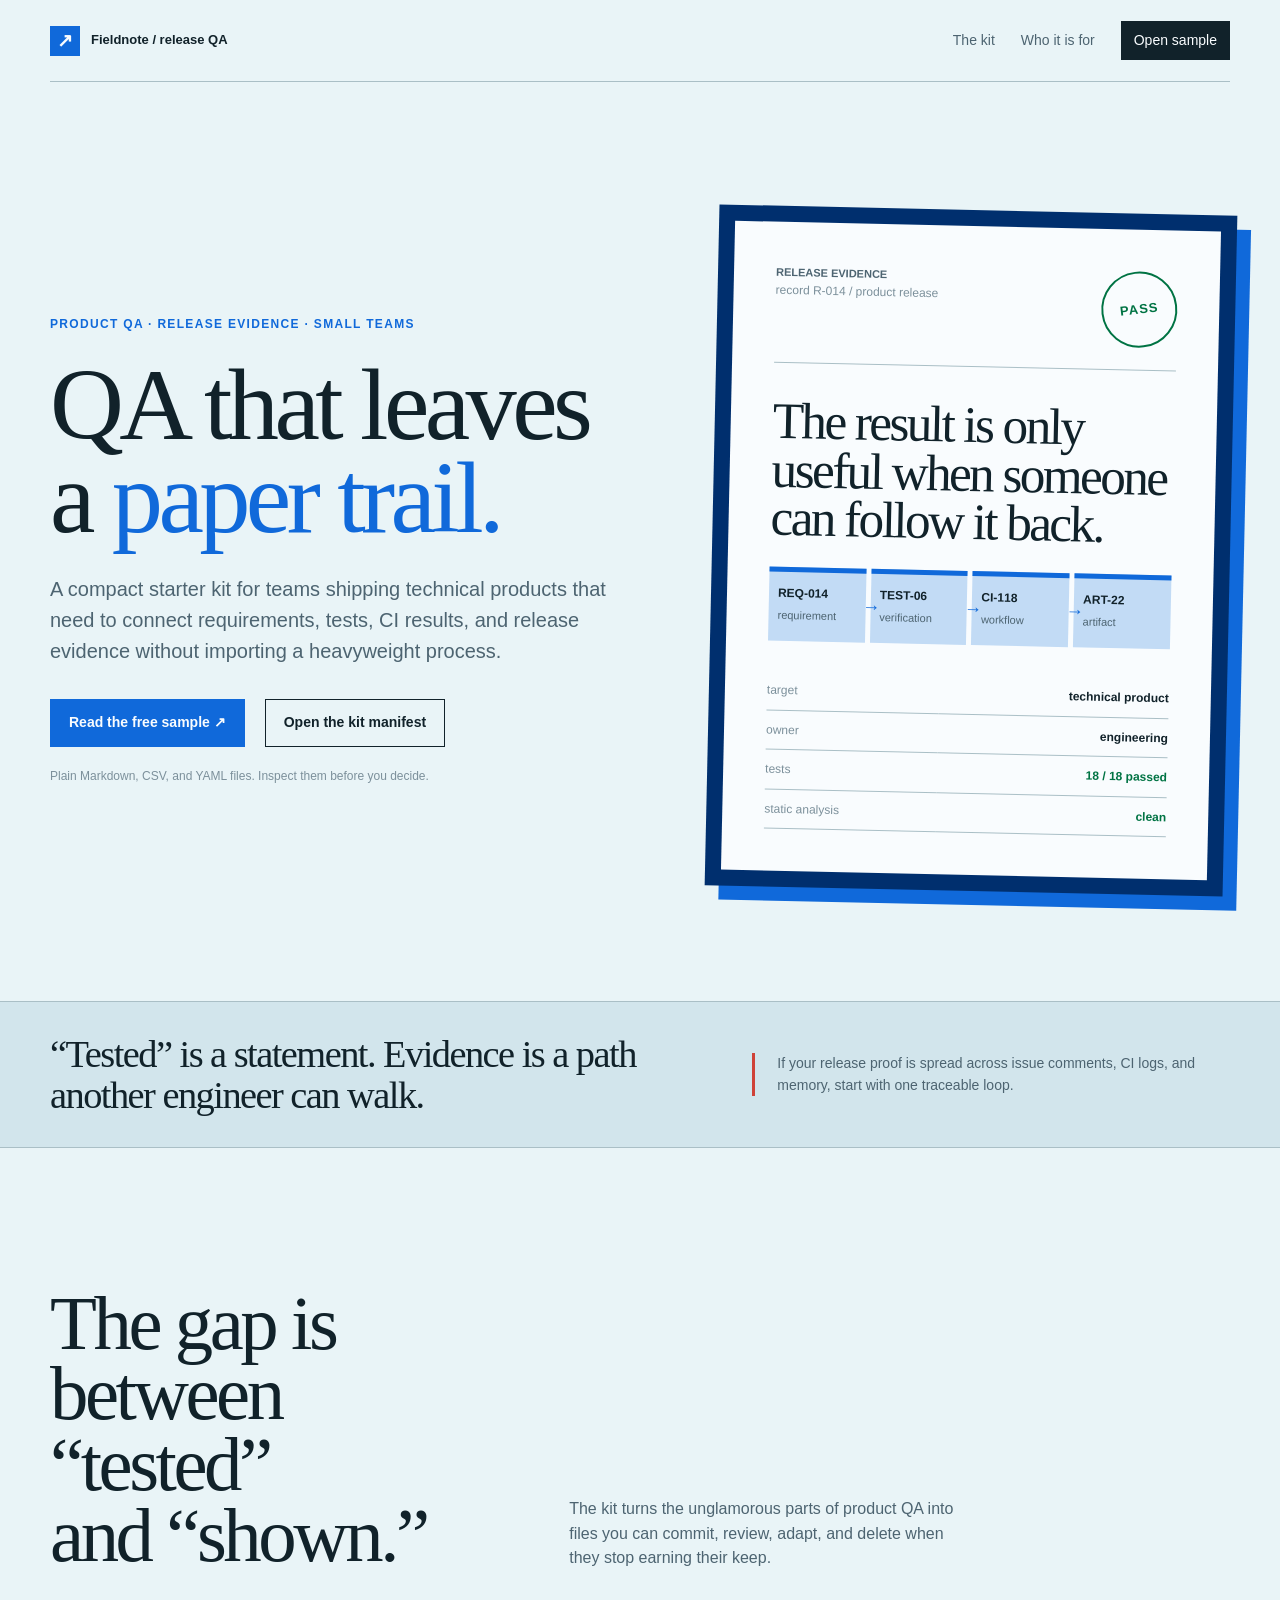
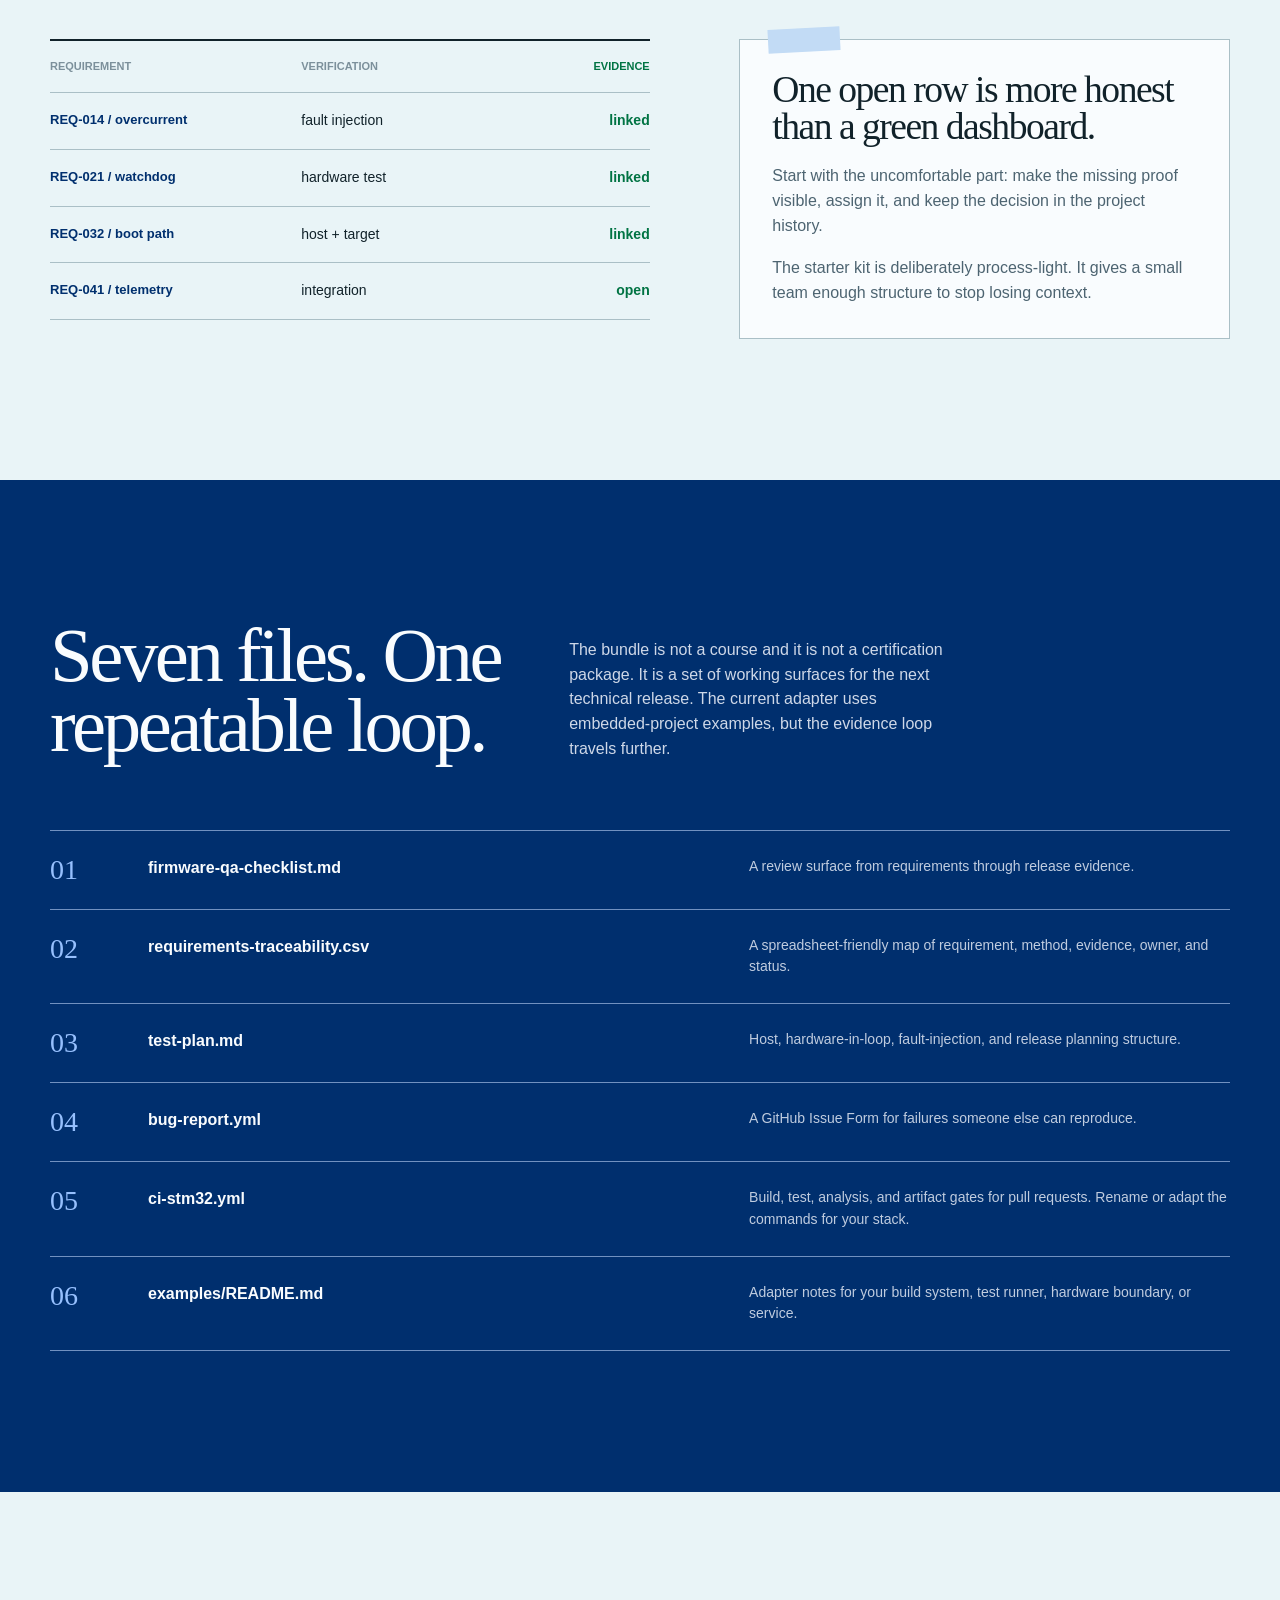
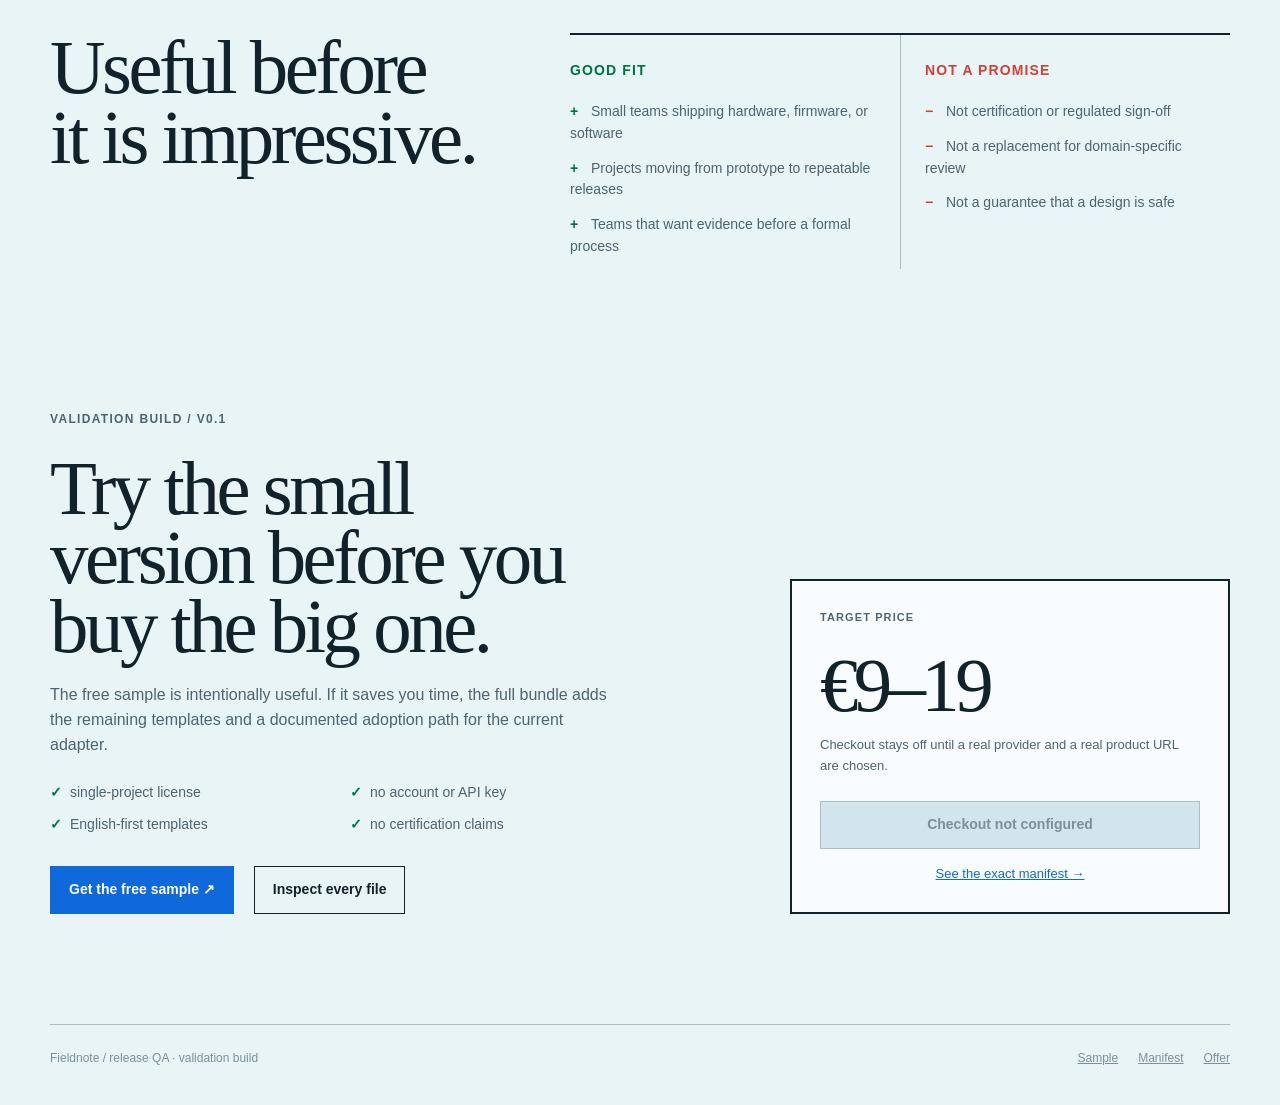
==== commit d81562e0: "refine: broaden Fieldnote release QA positioning" ====
--- a/index.html
+++ b/index.html
@@ -3,9 +3,9 @@
 <head>
   <meta charset="utf-8">
   <meta name="viewport" content="width=device-width, initial-scale=1">
-  <meta name="description" content="A practical STM32 embedded firmware QA starter kit: traceability, tests, CI, and release evidence templates.">
+  <meta name="description" content="A practical release QA starter kit for small technical teams: traceability, tests, CI, and evidence templates.">
   <meta name="theme-color" content="#eef2f4">
-  <title>STM32 Embedded Firmware QA Starter Kit</title>
+  <title>Fieldnote — Release QA Starter Kit</title>
   <style>
 :root {
   --paper: oklch(96% 0.012 220);
@@ -215,9 +215,9 @@
 </head>
 <body>
   <header class="site-header shell">
-    <a class="wordmark" href="./" aria-label="Embedded Firmware QA home">
+    <a class="wordmark" href="./" aria-label="Fieldnote Release QA home">
       <span class="wordmark-mark" aria-hidden="true">↗</span>
-      <span>Fieldnote / firmware QA</span>
+      <span>Fieldnote / release QA</span>
     </a>
     <nav class="header-nav" aria-label="Primary navigation">
       <a href="#kit">The kit</a>
@@ -229,9 +229,9 @@
   <main>
     <section class="hero shell">
       <div class="hero-copy">
-        <p class="kicker">STM32 · C · FREERTOS · RELEASE EVIDENCE</p>
+        <p class="kicker">PRODUCT QA · RELEASE EVIDENCE · SMALL TEAMS</p>
         <h1>QA that leaves a <em>paper trail.</em></h1>
-        <p class="lede">A compact starter kit for firmware teams that need to connect requirements, tests, CI results, and release evidence without importing a heavyweight process.</p>
+        <p class="lede">A compact starter kit for teams shipping technical products that need to connect requirements, tests, CI results, and release evidence without importing a heavyweight process.</p>
         <div class="actions">
           <a class="button button-primary" href="sample-checklist.md">Read the free sample ↗</a>
           <a class="button button-secondary" href="kit-preview.html">Open the kit manifest</a>
@@ -244,21 +244,21 @@
           <div class="sheet-top">
             <div>
               <div class="sheet-label">Release evidence</div>
-              <div class="sheet-id">record R-014 / motor controller</div>
+              <div class="sheet-id">record R-014 / product release</div>
             </div>
             <span class="pass-stamp">PASS</span>
           </div>
           <h2 class="sheet-title">The result is only useful when someone can follow it back.</h2>
           <div class="evidence-rail" aria-label="Evidence path">
             <div class="rail-step"><strong>REQ-014</strong><span>requirement</span></div>
-            <div class="rail-step"><strong>TEST-06</strong><span>host test</span></div>
+            <div class="rail-step"><strong>TEST-06</strong><span>verification</span></div>
             <div class="rail-step"><strong>CI-118</strong><span>workflow</span></div>
             <div class="rail-step"><strong>ART-22</strong><span>artifact</span></div>
           </div>
           <table class="sheet-table">
             <tbody>
-              <tr><th scope="row">target</th><td>STM32G4</td></tr>
-              <tr><th scope="row">owner</th><td>firmware</td></tr>
+              <tr><th scope="row">target</th><td>technical product</td></tr>
+              <tr><th scope="row">owner</th><td>engineering</td></tr>
               <tr><th scope="row">tests</th><td class="ok">18 / 18 passed</td></tr>
               <tr><th scope="row">static analysis</th><td class="ok">clean</td></tr>
             </tbody>
@@ -270,14 +270,14 @@
     <section class="intro-band">
       <div class="intro-band-inner shell">
         <p>“Tested” is a statement. Evidence is a path another engineer can walk.</p>
-        <aside>If your release proof is spread across issue comments, terminal output, and memory, start with one traceable loop.</aside>
+        <aside>If your release proof is spread across issue comments, CI logs, and memory, start with one traceable loop.</aside>
       </div>
     </section>
 
     <section class="section shell" id="kit">
       <div class="section-heading">
         <h2>The gap is between “tested” and “shown.”</h2>
-        <p>The kit turns the unglamorous parts of embedded QA into files you can commit, review, adapt, and delete when they stop earning their keep.</p>
+        <p>The kit turns the unglamorous parts of product QA into files you can commit, review, adapt, and delete when they stop earning their keep.</p>
       </div>
       <div class="trace-layout">
         <div class="trace-table" aria-label="Example requirements traceability table">
@@ -299,15 +299,15 @@
       <div class="shell">
         <div class="section-heading">
           <h2 id="contents-title">Seven files. One repeatable loop.</h2>
-          <p>The bundle is not a course and it is not a certification package. It is a set of working surfaces for the next firmware project.</p>
+          <p>The bundle is not a course and it is not a certification package. It is a set of working surfaces for the next technical release. The current adapter uses embedded-project examples, but the evidence loop travels further.</p>
         </div>
         <div class="file-list">
           <div class="file-item"><span class="file-number">01</span><strong class="file-name">firmware-qa-checklist.md</strong><span class="file-purpose">A review surface from requirements through release evidence.</span></div>
           <div class="file-item"><span class="file-number">02</span><strong class="file-name">requirements-traceability.csv</strong><span class="file-purpose">A spreadsheet-friendly map of requirement, method, evidence, owner, and status.</span></div>
           <div class="file-item"><span class="file-number">03</span><strong class="file-name">test-plan.md</strong><span class="file-purpose">Host, hardware-in-loop, fault-injection, and release planning structure.</span></div>
           <div class="file-item"><span class="file-number">04</span><strong class="file-name">bug-report.yml</strong><span class="file-purpose">A GitHub Issue Form for failures someone else can reproduce.</span></div>
-          <div class="file-item"><span class="file-number">05</span><strong class="file-name">ci-stm32.yml</strong><span class="file-purpose">Build, test, analysis, and artifact gates for pull requests.</span></div>
-          <div class="file-item"><span class="file-number">06</span><strong class="file-name">examples/README.md</strong><span class="file-purpose">Adapter notes for your MCU, build system, test runner, and board.</span></div>
+          <div class="file-item"><span class="file-number">05</span><strong class="file-name">ci-stm32.yml</strong><span class="file-purpose">Build, test, analysis, and artifact gates for pull requests. Rename or adapt the commands for your stack.</span></div>
+          <div class="file-item"><span class="file-number">06</span><strong class="file-name">examples/README.md</strong><span class="file-purpose">Adapter notes for your build system, test runner, hardware boundary, or service.</span></div>
         </div>
       </div>
     </section>
@@ -319,16 +319,16 @@
           <div class="fit-column">
             <h3>Good fit</h3>
             <ul>
-              <li>STM32 projects with a small engineering team</li>
-              <li>Firmware moving from prototype to repeatable builds</li>
+              <li>Small teams shipping hardware, firmware, or software</li>
+              <li>Projects moving from prototype to repeatable releases</li>
               <li>Teams that want evidence before a formal process</li>
             </ul>
           </div>
           <div class="fit-column">
             <h3>Not a promise</h3>
             <ul>
-              <li>Not certification or a flight-readiness decision</li>
-              <li>Not a replacement for hardware-specific review</li>
+              <li>Not certification or regulated sign-off</li>
+              <li>Not a replacement for domain-specific review</li>
               <li>Not a guarantee that a design is safe</li>
             </ul>
           </div>
@@ -340,7 +340,7 @@
       <div>
         <p class="kicker">VALIDATION BUILD / V0.1</p>
         <h2>Try the small version before you buy the big one.</h2>
-        <p>The free sample is intentionally useful. If it saves you time, the full bundle adds the remaining templates and a documented adoption path.</p>
+        <p>The free sample is intentionally useful. If it saves you time, the full bundle adds the remaining templates and a documented adoption path for the current adapter.</p>
         <ul class="offer-list">
           <li>single-project license</li>
           <li>no account or API key</li>
@@ -360,7 +360,7 @@
   </main>
 
   <footer class="site-footer shell">
-    <span>Fieldnote / firmware QA · validation build</span>
+    <span>Fieldnote / release QA · validation build</span>
     <nav aria-label="Footer navigation"><a href="sample-checklist.md">Sample</a><a href="kit-preview.html">Manifest</a><a href="#offer">Offer</a></nav>
   </footer>
   <script src="site.js" defer></script>
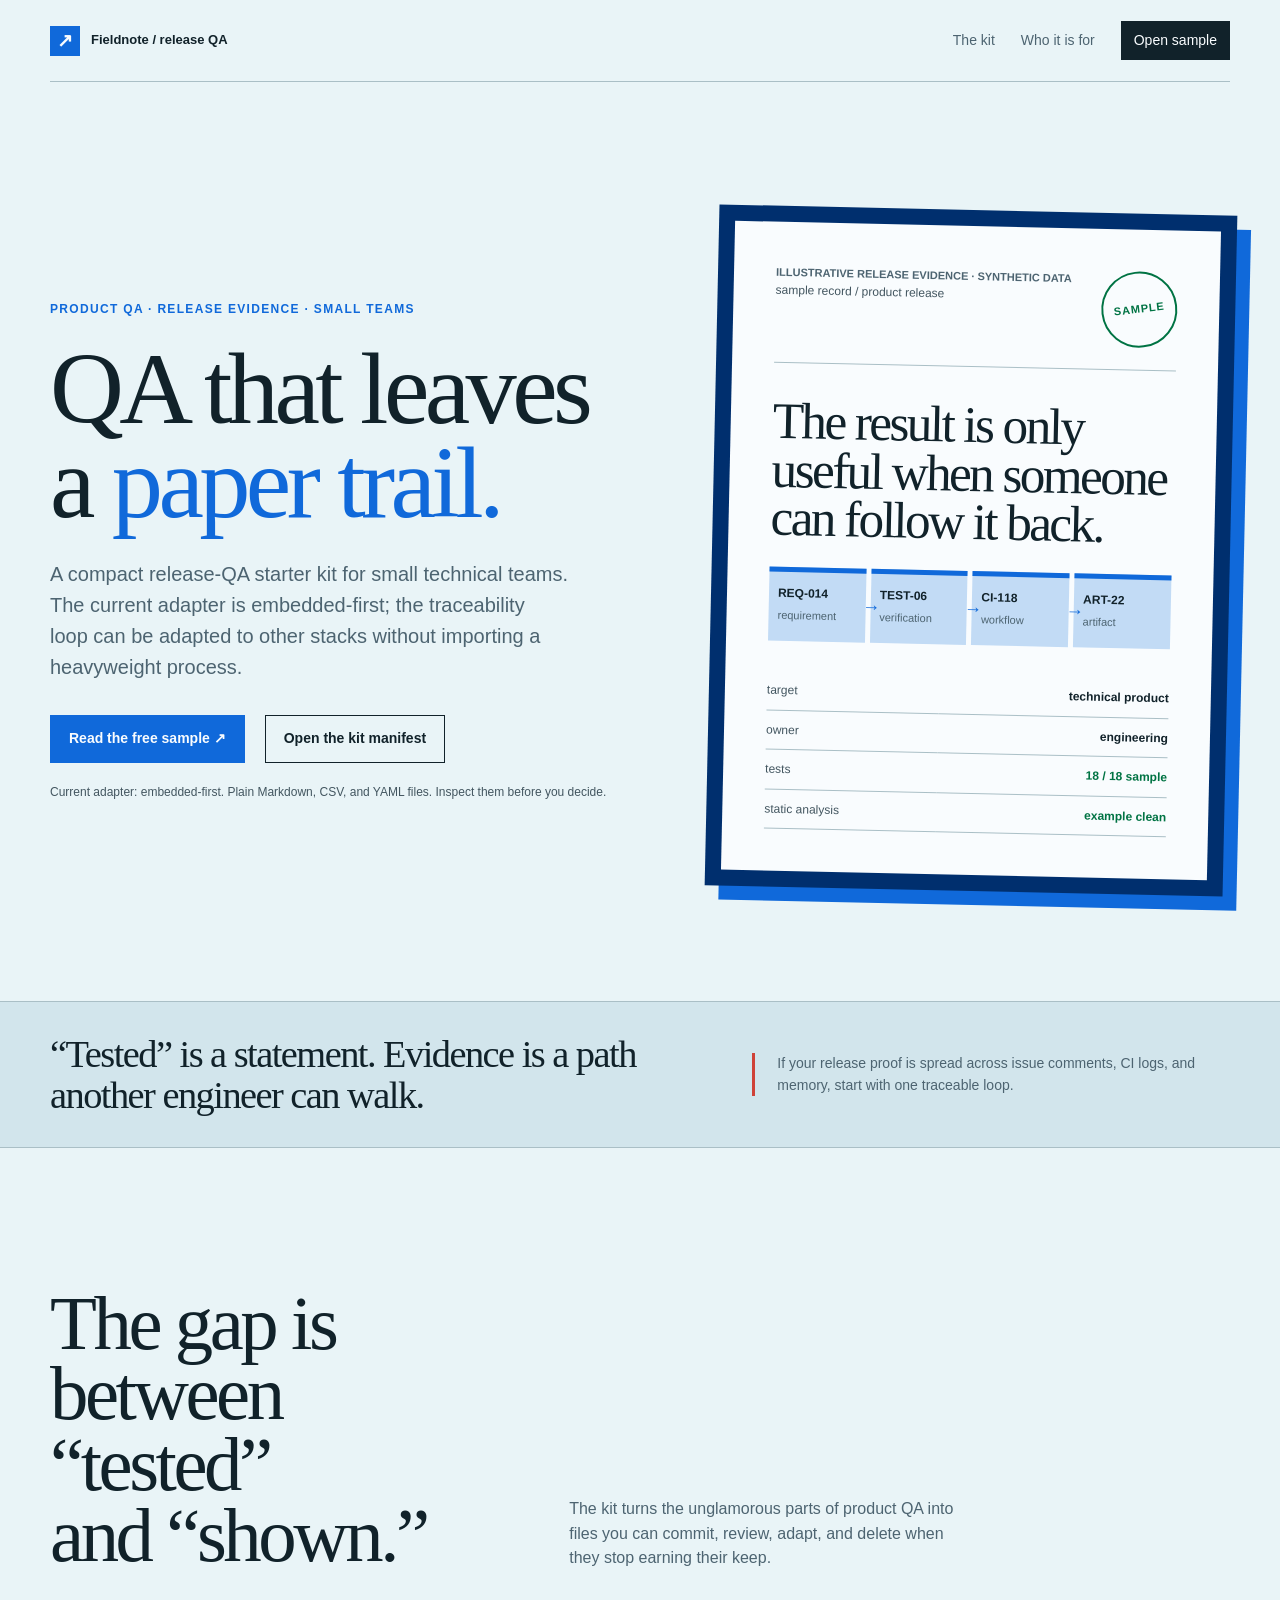
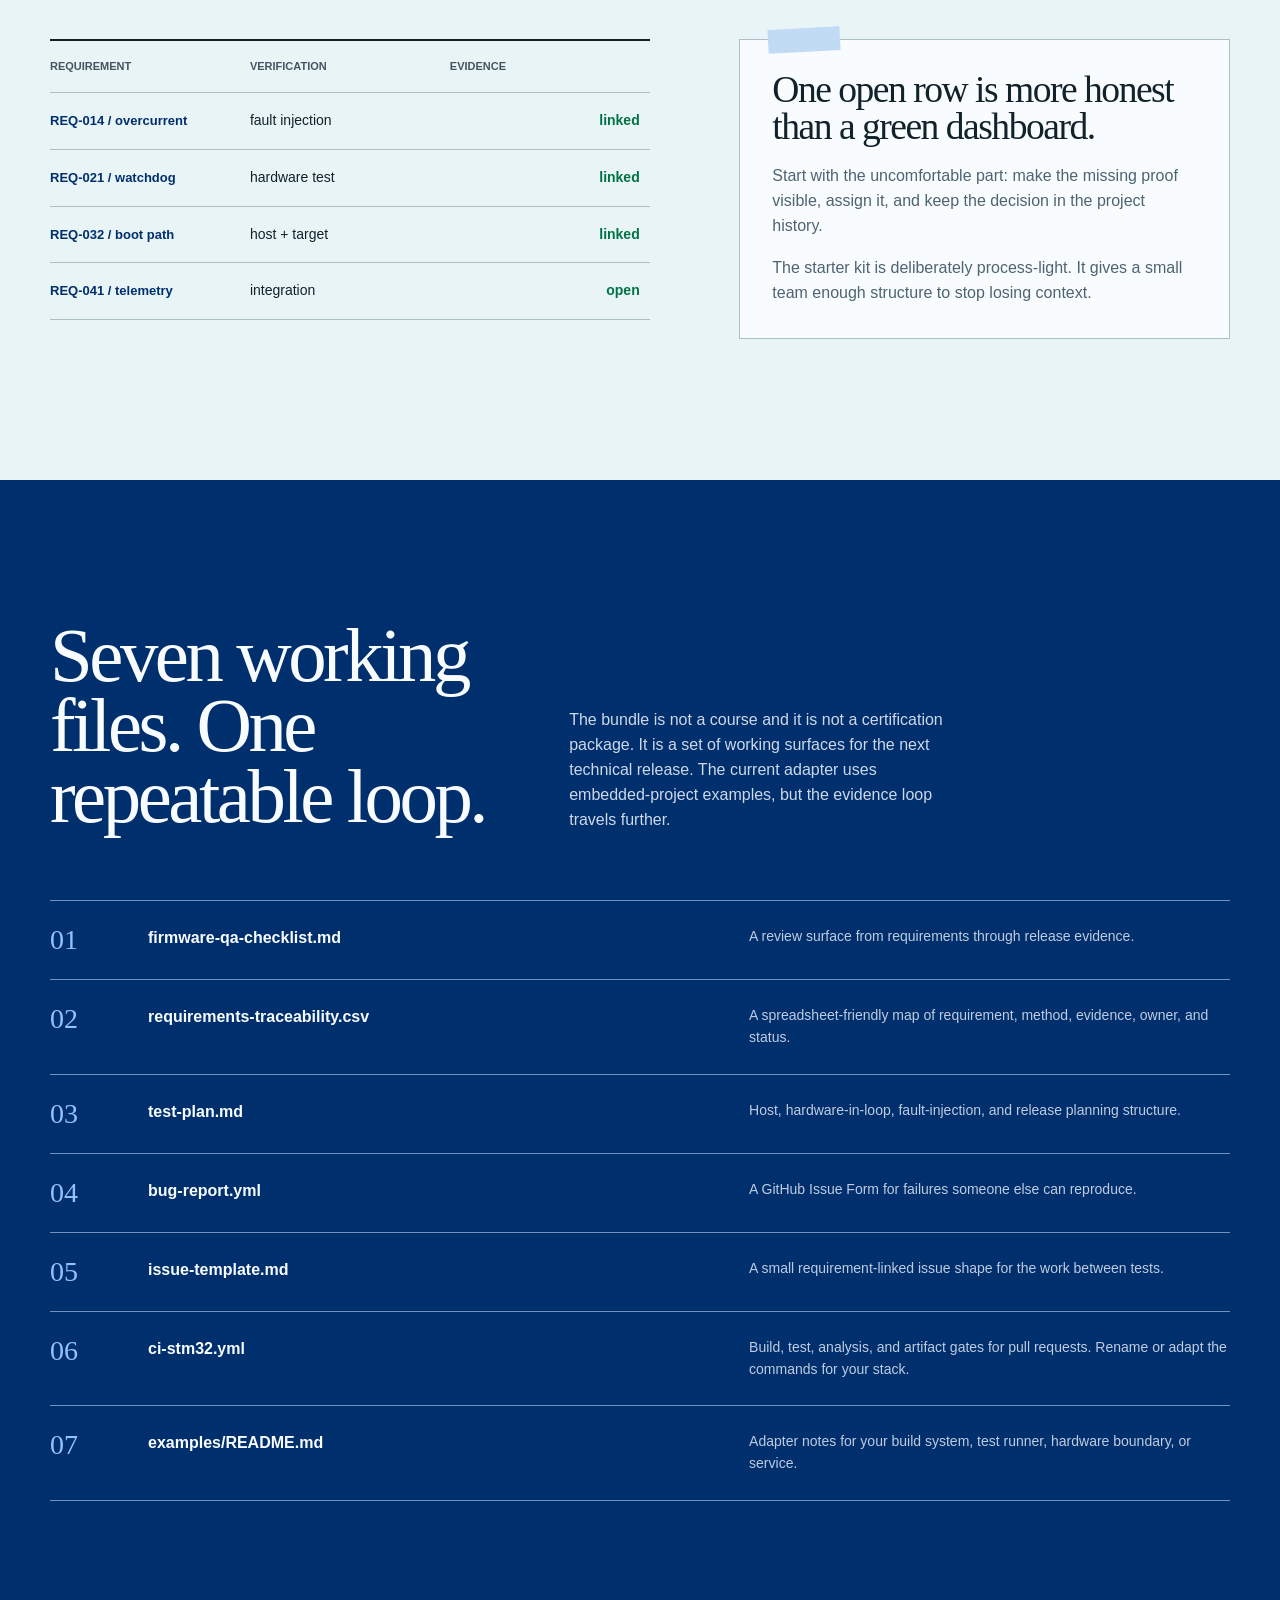
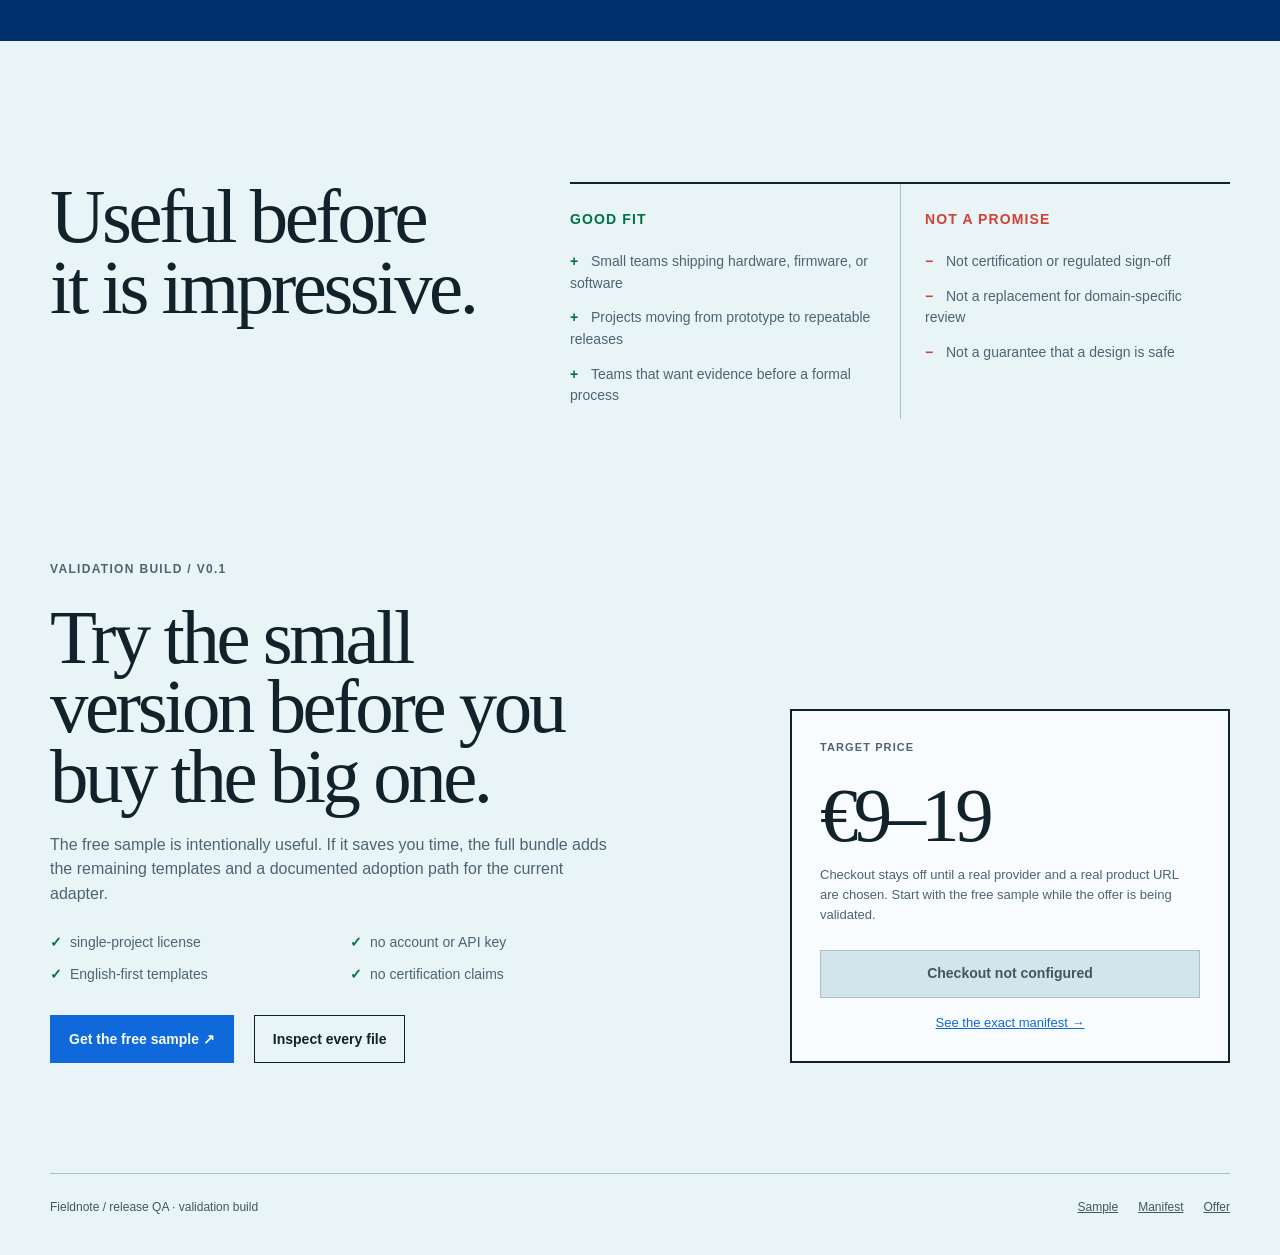
==== commit d943e52f: "fix: align release QA proof and accessibility" ====
--- a/index.html
+++ b/index.html
@@ -13,7 +13,7 @@
   --white: oklch(99% 0.004 220);
   --ink: oklch(24% 0.028 232);
   --muted: oklch(49% 0.035 232);
-  --quiet: oklch(64% 0.028 232);
+  --quiet: oklch(44% 0.028 232);
   --line: oklch(79% 0.025 220);
   --blue: oklch(54% 0.19 258);
   --blue-deep: oklch(32% 0.12 258);
@@ -80,7 +80,7 @@
 .sheet-top { display: flex; align-items: flex-start; justify-content: space-between; gap: 20px; padding-bottom: 22px; border-bottom: 1px solid var(--line); }
 .sheet-label { color: var(--muted); font-size: 11px; font-weight: 800; text-transform: uppercase; }
 .sheet-id { color: var(--quiet); font-size: 12px; }
-.pass-stamp { display: inline-grid; place-items: center; width: 76px; height: 76px; border: 2px solid var(--green); border-radius: 50%; color: var(--green); font-size: 13px; font-weight: 900; letter-spacing: .08em; transform: rotate(-8deg); }
+.pass-stamp { display: inline-grid; place-items: center; width: 76px; height: 76px; border: 2px solid var(--green); border-radius: 50%; color: var(--green); font-size: 11px; font-weight: 900; letter-spacing: .08em; text-align: center; transform: rotate(-8deg); }
 .sheet-title { margin: 34px 0 24px; font-family: var(--display); font-size: clamp(2rem, 4vw, 3.25rem); font-weight: 400; letter-spacing: -.05em; line-height: .95; }
 .evidence-rail { display: grid; grid-template-columns: repeat(4, 1fr); gap: 5px; margin: 22px 0 30px; }
 .rail-step { position: relative; min-height: 74px; padding: 12px 9px; border-top: 5px solid var(--blue); background: var(--blue-pale); }
@@ -106,11 +106,12 @@
 .section-heading h2 { max-width: 720px; margin: 0; font-size: clamp(2.7rem, 6vw, 5.5rem); line-height: .92; }
 .section-heading p { max-width: 390px; margin: 0; color: var(--muted); }
 .trace-layout { display: grid; grid-template-columns: 1.1fr .9fr; gap: clamp(36px, 7vw, 100px); align-items: start; }
-.trace-table { border-top: 2px solid var(--ink); }
-.trace-row { display: grid; grid-template-columns: 1.2fr .8fr .9fr; gap: 18px; padding: 17px 0; border-bottom: 1px solid var(--line); font-size: 14px; }
-.trace-row.header { color: var(--quiet); font-size: 11px; font-weight: 800; text-transform: uppercase; }
-.trace-row code { color: var(--blue-deep); font-family: var(--text); font-size: 13px; font-weight: 800; }
-.trace-row span:last-child { color: var(--green); font-weight: 800; text-align: right; }
+.trace-table { width: 100%; border-top: 2px solid var(--ink); border-collapse: collapse; table-layout: fixed; }
+.trace-table th, .trace-table td { padding: 17px 10px 17px 0; border-bottom: 1px solid var(--line); text-align: left; font-size: 14px; vertical-align: top; }
+.trace-table th { color: var(--quiet); font-size: 11px; font-weight: 800; text-transform: uppercase; }
+.trace-table td:first-child { width: 43%; }
+.trace-table td code { color: var(--blue-deep); font-family: var(--text); font-size: 13px; font-weight: 800; overflow-wrap: anywhere; }
+.trace-table td:last-child { color: var(--green); font-weight: 800; text-align: right; }
 .margin-note { position: relative; padding: 32px; border: 1px solid var(--line); background: var(--white); }
 .margin-note::before { content: ""; position: absolute; top: -12px; left: 28px; width: 72px; height: 24px; background: var(--blue-pale); transform: rotate(-3deg); }
 .margin-note h3 { margin-bottom: 18px; font-family: var(--display); font-size: 2.35rem; font-weight: 400; line-height: .98; letter-spacing: -.04em; }
@@ -195,9 +196,9 @@
   .rail-step::after { right: -11px; font-size: 13px; }
   .rail-step strong { font-size: 10px; }
   .rail-step span { font-size: 9px; }
-  .trace-row { grid-template-columns: 1fr 1fr; gap: 8px; }
-  .trace-row span:last-child { text-align: left; }
-  .trace-row.header span:last-child { display: none; }
+  .trace-table th, .trace-table td { padding: 13px 5px 13px 0; font-size: 11px; }
+  .trace-table th { font-size: 9px; }
+  .trace-table td code { font-size: 10px; }
   .file-item { grid-template-columns: 45px 1fr; gap: 12px; }
   .file-purpose { grid-column: 2; }
   .fit-columns, .offer-list, .boundary { grid-template-columns: 1fr; }
@@ -231,22 +232,22 @@
       <div class="hero-copy">
         <p class="kicker">PRODUCT QA · RELEASE EVIDENCE · SMALL TEAMS</p>
         <h1>QA that leaves a <em>paper trail.</em></h1>
-        <p class="lede">A compact starter kit for teams shipping technical products that need to connect requirements, tests, CI results, and release evidence without importing a heavyweight process.</p>
+        <p class="lede">A compact release-QA starter kit for small technical teams. The current adapter is embedded-first; the traceability loop can be adapted to other stacks without importing a heavyweight process.</p>
         <div class="actions">
           <a class="button button-primary" href="sample-checklist.md">Read the free sample ↗</a>
           <a class="button button-secondary" href="kit-preview.html">Open the kit manifest</a>
         </div>
-        <p class="hero-caption">Plain Markdown, CSV, and YAML files. Inspect them before you decide.</p>
+        <p class="hero-caption">Current adapter: embedded-first. Plain Markdown, CSV, and YAML files. Inspect them before you decide.</p>
       </div>
 
       <div class="evidence-card" aria-label="Example release evidence sheet">
         <div class="evidence-sheet">
           <div class="sheet-top">
             <div>
-              <div class="sheet-label">Release evidence</div>
-              <div class="sheet-id">record R-014 / product release</div>
+              <div class="sheet-label">Illustrative release evidence · synthetic data</div>
+              <div class="sheet-id">sample record / product release</div>
             </div>
-            <span class="pass-stamp">PASS</span>
+            <span class="pass-stamp">SAMPLE</span>
           </div>
           <h2 class="sheet-title">The result is only useful when someone can follow it back.</h2>
           <div class="evidence-rail" aria-label="Evidence path">
@@ -259,8 +260,8 @@
             <tbody>
               <tr><th scope="row">target</th><td>technical product</td></tr>
               <tr><th scope="row">owner</th><td>engineering</td></tr>
-              <tr><th scope="row">tests</th><td class="ok">18 / 18 passed</td></tr>
-              <tr><th scope="row">static analysis</th><td class="ok">clean</td></tr>
+              <tr><th scope="row">tests</th><td class="ok">18 / 18 sample</td></tr>
+              <tr><th scope="row">static analysis</th><td class="ok">example clean</td></tr>
             </tbody>
           </table>
         </div>
@@ -280,13 +281,15 @@
         <p>The kit turns the unglamorous parts of product QA into files you can commit, review, adapt, and delete when they stop earning their keep.</p>
       </div>
       <div class="trace-layout">
-        <div class="trace-table" aria-label="Example requirements traceability table">
-          <div class="trace-row header"><span>requirement</span><span>verification</span><span>evidence</span></div>
-          <div class="trace-row"><code>REQ-014 / overcurrent</code><span>fault injection</span><span>linked</span></div>
-          <div class="trace-row"><code>REQ-021 / watchdog</code><span>hardware test</span><span>linked</span></div>
-          <div class="trace-row"><code>REQ-032 / boot path</code><span>host + target</span><span>linked</span></div>
-          <div class="trace-row"><code>REQ-041 / telemetry</code><span>integration</span><span>open</span></div>
-        </div>
+        <table class="trace-table" aria-label="Example requirements traceability table">
+          <thead><tr><th scope="col">requirement</th><th scope="col">verification</th><th scope="col">evidence</th></tr></thead>
+          <tbody>
+            <tr><td><code>REQ-014 / overcurrent</code></td><td>fault injection</td><td>linked</td></tr>
+            <tr><td><code>REQ-021 / watchdog</code></td><td>hardware test</td><td>linked</td></tr>
+            <tr><td><code>REQ-032 / boot path</code></td><td>host + target</td><td>linked</td></tr>
+            <tr><td><code>REQ-041 / telemetry</code></td><td>integration</td><td>open</td></tr>
+          </tbody>
+        </table>
         <aside class="margin-note">
           <h3>One open row is more honest than a green dashboard.</h3>
           <p>Start with the uncomfortable part: make the missing proof visible, assign it, and keep the decision in the project history.</p>
@@ -298,7 +301,7 @@
     <section class="section blue-field" aria-labelledby="contents-title">
       <div class="shell">
         <div class="section-heading">
-          <h2 id="contents-title">Seven files. One repeatable loop.</h2>
+          <h2 id="contents-title">Seven working files. One repeatable loop.</h2>
           <p>The bundle is not a course and it is not a certification package. It is a set of working surfaces for the next technical release. The current adapter uses embedded-project examples, but the evidence loop travels further.</p>
         </div>
         <div class="file-list">
@@ -306,8 +309,9 @@
           <div class="file-item"><span class="file-number">02</span><strong class="file-name">requirements-traceability.csv</strong><span class="file-purpose">A spreadsheet-friendly map of requirement, method, evidence, owner, and status.</span></div>
           <div class="file-item"><span class="file-number">03</span><strong class="file-name">test-plan.md</strong><span class="file-purpose">Host, hardware-in-loop, fault-injection, and release planning structure.</span></div>
           <div class="file-item"><span class="file-number">04</span><strong class="file-name">bug-report.yml</strong><span class="file-purpose">A GitHub Issue Form for failures someone else can reproduce.</span></div>
-          <div class="file-item"><span class="file-number">05</span><strong class="file-name">ci-stm32.yml</strong><span class="file-purpose">Build, test, analysis, and artifact gates for pull requests. Rename or adapt the commands for your stack.</span></div>
-          <div class="file-item"><span class="file-number">06</span><strong class="file-name">examples/README.md</strong><span class="file-purpose">Adapter notes for your build system, test runner, hardware boundary, or service.</span></div>
+          <div class="file-item"><span class="file-number">05</span><strong class="file-name">issue-template.md</strong><span class="file-purpose">A small requirement-linked issue shape for the work between tests.</span></div>
+          <div class="file-item"><span class="file-number">06</span><strong class="file-name">ci-stm32.yml</strong><span class="file-purpose">Build, test, analysis, and artifact gates for pull requests. Rename or adapt the commands for your stack.</span></div>
+          <div class="file-item"><span class="file-number">07</span><strong class="file-name">examples/README.md</strong><span class="file-purpose">Adapter notes for your build system, test runner, hardware boundary, or service.</span></div>
         </div>
       </div>
     </section>
@@ -352,8 +356,8 @@
       <aside class="price-sheet" id="checkout">
         <p class="price-label">Target price</p>
         <strong class="price">€9–19</strong>
-        <p class="price-note">Checkout stays off until a real provider and a real product URL are chosen.</p>
-        <a class="button button-disabled" data-checkout-url="" href="#checkout" aria-disabled="true">Checkout not configured</a>
+        <p class="price-note">Checkout stays off until a real provider and a real product URL are chosen. Start with the free sample while the offer is being validated.</p>
+        <span class="button button-disabled" data-checkout-url="" role="status">Checkout not configured</span>
         <a href="kit-preview.html">See the exact manifest →</a>
       </aside>
     </section>
